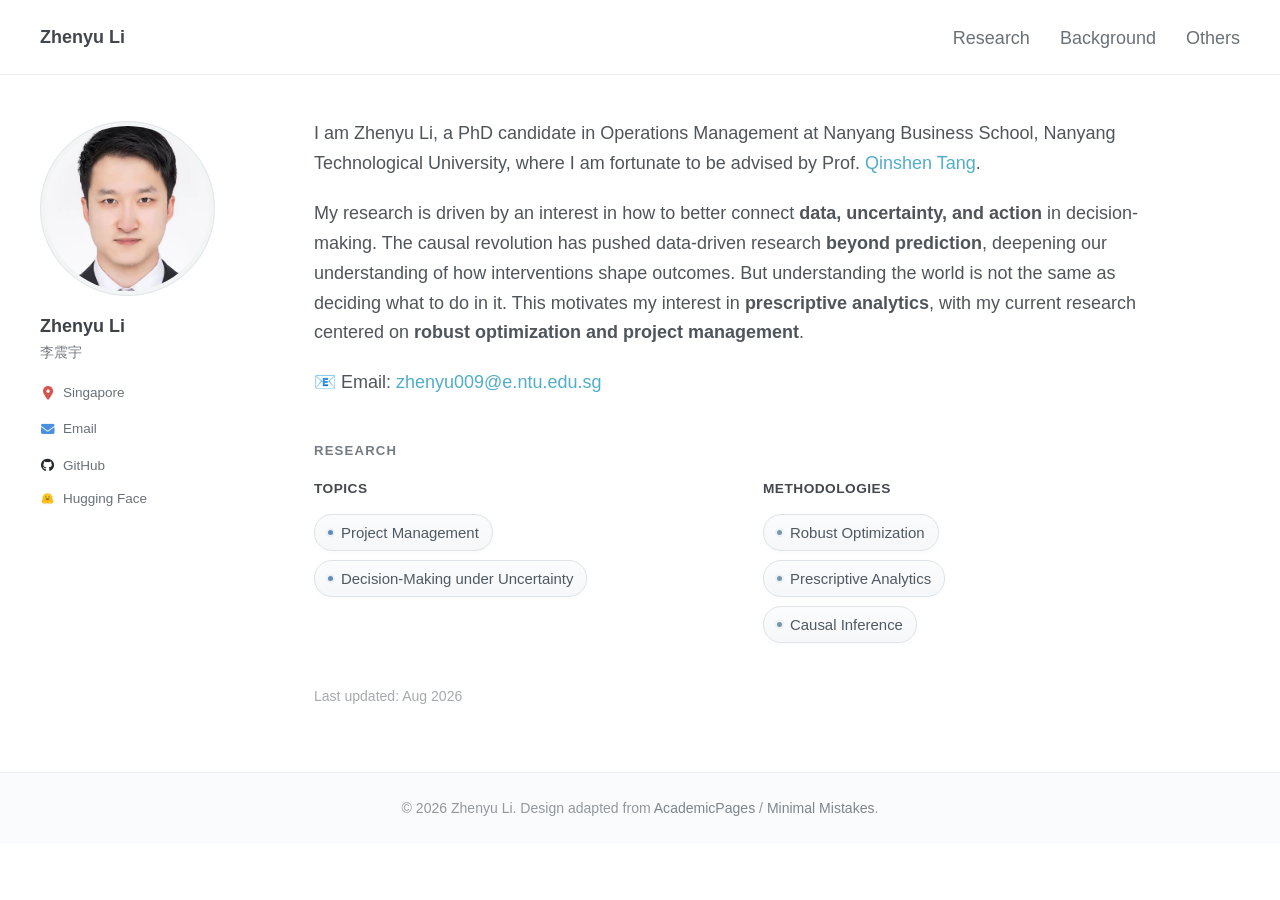
==== index.html @ 2086f40e "Refresh global sidebar icon styles" ====
<!DOCTYPE html>
<html lang="en">
<head>
  <meta charset="utf-8">
  <meta name="viewport" content="width=device-width, initial-scale=1">
  <meta name="msvalidate.01" content="D886E5927EC1899A90FBFDD13BA04B0D">
  <script type="application/ld+json">
  {
    "@context": "https://schema.org",
    "@type": "Person",
    "name": "Zhenyu Li",
    "alternateName": "李震宇",
    "givenName": "Zhenyu",
    "familyName": "Li",
    "affiliation": {"@type": "CollegeOrUniversity", "name": "Nanyang Technological University (NTU)"},
    "alumniOf": [
      {"@type": "CollegeOrUniversity", "name": "National University of Singapore (NUS)"},
      {"@type": "CollegeOrUniversity", "name": "University of International Business and Economics (UIBE)"}
    ],
    "jobTitle": "PhD Candidate in Operations Management",
    "url": "https://zhenyu-zane.github.io/",
    "email": "mailto:zhenyu009@e.ntu.edu.sg",
    "sameAs": ["https://github.com/Zhenyu-Zane", "https://huggingface.co/Zhenyu-Zane"]
  }
  </script>
  <title>Zhenyu Li – Academic Homepage</title>
  <meta name="description" content="Academic homepage of Zhenyu Li, PhD Candidate in Operations Management at Nanyang Technological University.">
  <link rel="canonical" href="https://zhenyu-zane.github.io/">
  <link rel="stylesheet" href="/assets/css/site.css">
  <link rel="stylesheet" href="/assets/css/refinement.css">
  <link rel="stylesheet" href="/assets/css/layout-wide.css?v=20260831-5">
  <link rel="stylesheet" href="https://cdnjs.cloudflare.com/ajax/libs/font-awesome/6.5.2/css/all.min.css">
</head>
<body>
  <header class="masthead">
    <div class="masthead-inner">
      <a class="site-title" href="/">Zhenyu Li</a>
      <nav class="site-nav" aria-label="Primary navigation">
        <a href="/research/">Research</a>
        <a href="/background/">Background</a>
        <a href="/others/">Others</a>
      </nav>
    </div>
  </header>

  <div class="page-shell">
    <aside class="author-profile" aria-label="Author profile">
      <div class="author-avatar"><img src="/证件照白底2寸.jpg" alt="Portrait of Zhenyu Li"></div>
      <div>
        <h2 class="author-name">Zhenyu Li</h2>
        <p class="author-bio">李震宇</p>
      </div>
      <ul class="author-links">
        <li><span><i class="fa-solid fa-location-dot"></i> Singapore</span></li>
        <li><a href="mailto:zhenyu009@e.ntu.edu.sg"><i class="fa-solid fa-envelope"></i> Email</a></li>
        <li><a href="https://github.com/Zhenyu-Zane" target="_blank" rel="noopener"><i class="fa-brands fa-github"></i> GitHub</a></li>
        <li><a href="https://huggingface.co/Zhenyu-Zane" target="_blank" rel="noopener"><img class="hf-mini" src="/huggingface.png" alt=""> Hugging Face</a></li>
      </ul>
    </aside>

    <main class="page-content">
      <div class="home-intro">
        <p>
          I am Zhenyu Li, a PhD candidate in Operations Management at
          Nanyang Business School, Nanyang Technological University, where I am
          fortunate to be advised by Prof.
          <a href="https://sites.google.com/view/qinshen-tang/" target="_blank" rel="noopener">Qinshen Tang</a>.
        </p>

        <p>
          My research is driven by an interest in how to better connect <strong>data, uncertainty, and action</strong> in decision-making.
          The causal revolution has pushed data-driven research <strong>beyond prediction</strong>, deepening our understanding of how interventions shape outcomes.
          But understanding the world is not the same as deciding what to do in it.
          This motivates my interest in <strong>prescriptive analytics</strong>, with my current research centered on <strong>robust optimization and project management</strong>.
        </p>

        <p>📧 Email: <a href="mailto:zhenyu009@e.ntu.edu.sg">zhenyu009@e.ntu.edu.sg</a></p>
      </div>

      <section class="home-section" aria-labelledby="research-interests">
        <div class="home-section-heading">
          <div class="home-section-label" id="research-interests">Research</div>
        </div>

        <div class="research-layout">
          <div class="research-group">
            <div class="research-group-heading">Topics</div>
            <div class="research-tags">
              <span class="research-tag">Project Management</span>
              <span class="research-tag">Decision-Making under Uncertainty</span>
            </div>
          </div>

          <div class="research-group">
            <div class="research-group-heading">Methodologies</div>
            <div class="research-tags">
              <span class="research-tag">Robust Optimization</span>
              <span class="research-tag">Prescriptive Analytics</span>
              <span class="research-tag">Causal Inference</span>
            </div>
          </div>
        </div>
      </section>

      <div class="home-updated">Last updated: Aug 2026</div>
    </main>
  </div>

  <footer class="site-footer">
    <div class="site-footer-inner">© 2026 Zhenyu Li. Design adapted from <a href="https://academicpages.github.io/" target="_blank" rel="noopener">AcademicPages</a> / <a href="https://mmistakes.github.io/minimal-mistakes/" target="_blank" rel="noopener">Minimal Mistakes</a>.</div>
  </footer>
</body>
</html>
---- assets/css/site.css ----
:root {
  --accent: #52789d;
  --accent-dark: #456987;
  --text-main: #4f555a;
  --text-strong: #30363b;
  --text-secondary: #6f767c;
  --text-muted: #969da3;
  --border: #dfe5ea;
  --border-soft: #edf0f2;
  --surface-soft: #f7f9fb;
  --surface-blue: #f3f7fb;
  --white: #ffffff;
  --page-width: 1180px;
  --content-width: 790px;
}

* { box-sizing: border-box; }

html {
  scroll-behavior: smooth;
  background: var(--white);
}

body {
  margin: 0;
  color: var(--text-main);
  background: var(--white);
  font-family: -apple-system, BlinkMacSystemFont, "Segoe UI", Roboto, Helvetica, Arial, sans-serif;
  font-size: 16px;
  line-height: 1.62;
  -webkit-font-smoothing: antialiased;
  text-rendering: optimizeLegibility;
}

a {
  color: var(--accent-dark);
  text-decoration: none;
}

a:hover {
  color: var(--accent);
  text-decoration: underline;
  text-underline-offset: 3px;
}

.masthead {
  position: relative;
  z-index: 20;
  width: 100%;
  background: rgba(255,255,255,.98);
  border-bottom: 1px solid var(--border-soft);
}

.masthead-inner {
  max-width: var(--page-width);
  min-height: 68px;
  margin: 0 auto;
  padding: 0 24px;
  display: flex;
  align-items: center;
  justify-content: space-between;
  gap: 28px;
}

.site-title {
  color: #343a40;
  font-size: .98rem;
  font-weight: 600;
  white-space: nowrap;
}

.site-title:hover {
  color: var(--accent-dark);
  text-decoration: none;
}

.site-nav {
  display: flex;
  align-items: center;
  gap: 29px;
}

.site-nav a {
  position: relative;
  padding: 24px 0 21px;
  color: #565d63;
  font-size: .91rem;
  font-weight: 500;
  white-space: nowrap;
}

.site-nav a:hover {
  color: var(--accent-dark);
  text-decoration: none;
}

.site-nav a.active::after {
  content: "";
  position: absolute;
  left: 0;
  right: 0;
  bottom: 14px;
  height: 2px;
  border-radius: 2px;
  background: var(--accent);
}

.page-shell {
  max-width: var(--page-width);
  margin: 0 auto;
  padding: 42px 24px 60px;
  display: grid;
  grid-template-columns: 230px minmax(0, 1fr);
  gap: 62px;
}

.author-profile {
  position: sticky;
  top: 28px;
  align-self: start;
  padding-top: 4px;
}

.author-avatar {
  width: 174px;
  height: 174px;
  margin-bottom: 19px;
  overflow: hidden;
  border-radius: 50%;
  background: #f2f4f6;
  border: 1px solid var(--border);
}

.author-avatar img {
  width: 100%;
  height: 100%;
  display: block;
  object-fit: cover;
  object-position: 50% 28%;
}

.author-name {
  margin: 0 0 2px;
  color: #343a40;
  font-size: 1.08rem;
  font-weight: 650;
  line-height: 1.35;
}

.author-bio {
  margin: 0 0 15px;
  color: var(--text-secondary);
  font-size: .86rem;
  line-height: 1.45;
}

.author-role {
  margin: 0 0 18px;
  color: var(--text-secondary);
  font-size: .82rem;
  line-height: 1.48;
}

.author-links {
  list-style: none;
  margin: 0;
  padding: 0;
}

.author-links li {
  margin: 7px 0;
}

.author-links a,
.author-links span {
  display: inline-flex;
  align-items: center;
  gap: 8px;
  color: #697178;
  font-size: .81rem;
  line-height: 1.35;
}

.author-links a:hover {
  color: var(--accent-dark);
  text-decoration: none;
}

.author-links i {
  width: 15px;
  color: #7d868e;
  text-align: center;
}

.hf-mini {
  width: 15px;
  height: 15px;
  object-fit: contain;
  opacity: .72;
  filter: grayscale(1);
}

.page-content {
  width: 100%;
  max-width: var(--content-width);
  min-width: 0;
}

.page-title {
  margin: 0 0 25px;
  color: #333;
  font-size: 1.54rem;
  font-weight: 620;
  line-height: 1.3;
}

.home-intro {
  color: var(--text-main);
}

.home-intro p {
  margin: 0 0 18px;
  line-height: 1.64;
}

.home-section {
  margin: 40px 0;
}

.home-section-heading {
  margin-bottom: 14px;
}

.home-section-label {
  color: #7f878d;
  font-size: .73rem;
  font-weight: 650;
  letter-spacing: .09em;
  text-transform: uppercase;
}

.research-layout {
  display: grid;
  grid-template-columns: 1fr 1fr;
  gap: 56px;
  padding-top: 2px;
}

.research-group-heading {
  margin-bottom: 13px;
  color: #42484d;
  font-size: .76rem;
  font-weight: 650;
  letter-spacing: .035em;
  text-transform: uppercase;
}

.research-tags {
  display: flex;
  flex-direction: column;
  align-items: flex-start;
  gap: 9px;
}

.research-tag {
  display: inline-flex;
  align-items: center;
  max-width: 100%;
  padding: 7px 13px;
  color: #4f5962;
  background: linear-gradient(180deg, #fbfcfd 0%, #f5f7f9 100%);
  border: 1px solid #dde3e8;
  border-radius: 18px;
  box-shadow: 0 2px 5px rgba(60,78,95,.025);
  font-size: .83rem;
  line-height: 1.25;
  transition: transform .16s ease, border-color .16s ease, background .16s ease, box-shadow .16s ease;
}

.research-tag::before {
  content: "";
  width: 5px;
  height: 5px;
  margin-right: 8px;
  flex-shrink: 0;
  background: #5d8db7;
  border-radius: 50%;
  box-shadow: 0 0 0 2px rgba(93,141,183,.08);
}

.research-group:nth-child(2) .research-tag::before {
  background: #7896ad;
  box-shadow: 0 0 0 2px rgba(120,150,173,.08);
}

.research-tag:hover {
  transform: translateY(-1px);
  background: #f3f7fa;
  border-color: #cbd9e4;
  box-shadow: 0 4px 9px rgba(60,78,95,.05);
}

.feature-list {
  border-top: 1px solid var(--border-soft);
}

.feature-row {
  display: grid;
  grid-template-columns: 88px minmax(0, 1fr);
  gap: 16px;
  padding: 14px 2px;
  border-bottom: 1px solid var(--border-soft);
}

.feature-year {
  padding-top: 1px;
  color: var(--text-muted);
  font-size: .79rem;
  white-space: nowrap;
}

.feature-title {
  color: #53595e;
  font-size: .92rem;
  font-weight: 600;
  line-height: 1.42;
}

.feature-meta {
  margin-top: 3px;
  color: #8c9297;
  font-size: .78rem;
  line-height: 1.45;
}

.education-list {
  border-top: 1px solid var(--border-soft);
}

.education-row {
  display: grid;
  grid-template-columns: minmax(0,1fr) auto;
  gap: 22px;
  padding: 15px 2px;
  border-bottom: 1px solid var(--border-soft);
}

.education-school {
  color: #53595e;
  font-size: .91rem;
  font-weight: 600;
  line-height: 1.42;
}

.education-degree {
  margin-top: 3px;
  color: #7f868c;
  font-size: .80rem;
  line-height: 1.45;
}

.education-date {
  padding-top: 1px;
  color: #9aa0a5;
  font-size: .77rem;
  white-space: nowrap;
}

.paper-card {
  width: 100%;
  margin: 20px 0 30px;
  padding: 26px 30px;
  background: #fff;
  border: 1px solid #dddfe2;
  border-radius: 15px;
}

.paper-title {
  margin: 0 0 8px;
  color: #444a4f;
  font-size: 1.04rem;
  font-weight: 620;
  line-height: 1.42;
}

.paper-title a { color: inherit; }
.paper-title a:hover { color: var(--accent-dark); }

.paper-authors,
.paper-description {
  margin: 0 0 7px;
  color: #5f666b;
  font-size: .87rem;
  line-height: 1.52;
}

.paper-status {
  margin: 0;
  color: #62686d;
  font-size: .86rem;
  line-height: 1.5;
}

.paper-link {
  margin-top: 12px;
  font-size: .80rem;
}

.paper-link a {
  color: #677078;
  text-decoration: underline;
  text-underline-offset: 3px;
}

.section-block { margin: 0 0 44px; }

.section-heading {
  margin: 0 0 18px;
  color: #3b4146;
  font-size: 1.20rem;
  font-weight: 620;
  line-height: 1.35;
}

.project-card {
  margin: 0 0 18px;
  padding: 20px 22px;
  background: var(--surface-soft);
  border: 1px solid var(--border);
  border-radius: 10px;
}

.project-title {
  margin: 0 0 6px;
  font-size: .98rem;
  font-weight: 620;
}

.project-description {
  margin: 0;
  color: #686f75;
  font-size: .85rem;
  line-height: 1.52;
}

.project-tags {
  display: flex;
  flex-wrap: wrap;
  gap: 7px;
  margin-top: 12px;
}

.project-tags span {
  padding: 4px 9px;
  color: #6f7880;
  background: #fff;
  border: 1px solid #dde3e8;
  border-radius: 13px;
  font-size: .70rem;
}

.simple-list { border-top: 1px solid var(--border-soft); }

.simple-row {
  display: grid;
  grid-template-columns: minmax(0, 1fr) 58px;
  gap: 18px;
  padding: 13px 2px;
  border-bottom: 1px solid var(--border-soft);
}

.simple-name {
  color: #5a6065;
  font-size: .87rem;
  line-height: 1.48;
}

.simple-year {
  color: #9ca1a5;
  font-size: .77rem;
  text-align: right;
  white-space: nowrap;
}

.notice {
  margin: 22px 0 0;
  padding: 15px 18px;
  background: linear-gradient(90deg, var(--surface-blue), #fff 100%);
  border: 1px solid #d8e3ee;
  border-left: 4px solid var(--accent);
  border-radius: 7px;
  color: #697178;
  font-size: .83rem;
  line-height: 1.5;
}

.home-updated {
  margin-top: 33px;
  color: #a6aaae;
  font-size: .70rem;
}

.site-footer {
  border-top: 1px solid var(--border-soft);
  background: #fafbfc;
}

.site-footer-inner {
  max-width: var(--page-width);
  margin: 0 auto;
  padding: 24px;
  color: #92989d;
  font-size: .72rem;
  text-align: center;
}

.site-footer a { color: #7d858b; }

@media (max-width: 900px) {
  .page-shell {
    grid-template-columns: 190px minmax(0, 1fr);
    gap: 38px;
  }

  .author-avatar {
    width: 150px;
    height: 150px;
  }
}

@media (max-width: 700px) {
  body { font-size: 15px; }

  .masthead-inner {
    min-height: 60px;
    padding: 0 16px;
    gap: 16px;
  }

  .site-title { font-size: .91rem; }

  .site-nav {
    gap: 15px;
    overflow-x: auto;
  }

  .site-nav a {
    padding: 20px 0 17px;
    font-size: .80rem;
  }

  .site-nav a.active::after { bottom: 11px; }

  .page-shell {
    display: block;
    padding: 28px 17px 46px;
  }

  .author-profile {
    position: static;
    display: grid;
    grid-template-columns: 96px minmax(0, 1fr);
    gap: 15px;
    margin-bottom: 36px;
    padding: 0 0 25px;
    border-bottom: 1px solid var(--border-soft);
  }

  .author-avatar {
    grid-row: 1 / span 3;
    width: 92px;
    height: 92px;
    margin: 0;
  }

  .author-name { font-size: 1rem; }
  .author-bio { margin-bottom: 6px; font-size: .79rem; }
  .author-role { margin: 0; font-size: .76rem; }

  .author-links {
    grid-column: 1 / -1;
    display: flex;
    flex-wrap: wrap;
    gap: 5px 13px;
    margin-top: 2px;
  }

  .author-links li { margin: 0; }
  .author-links a, .author-links span { font-size: .75rem; }

  .page-content { max-width: none; }

  .page-title {
    margin-bottom: 19px;
    font-size: 1.28rem;
  }

  .home-intro { font-size: .94rem; }
  .home-intro p { line-height: 1.58; }
  .home-section { margin: 32px 0; }

  .research-layout {
    grid-template-columns: minmax(0,1fr) minmax(0,1fr);
    gap: 13px;
  }

  .research-group-heading {
    margin-bottom: 9px;
    font-size: .64rem;
  }

  .research-tags { gap: 7px; }

  .research-tag {
    padding: 6px 8px;
    font-size: .69rem;
    white-space: normal;
  }

  .feature-row {
    grid-template-columns: 69px minmax(0,1fr);
    gap: 10px;
  }

  .feature-year { font-size: .72rem; }
  .feature-title { font-size: .84rem; }
  .feature-meta { font-size: .72rem; }

  .education-row { display: block; }
  .education-date { margin-top: 5px; }

  .paper-card {
    margin: 14px 0 22px;
    padding: 18px 16px;
    border-radius: 13px;
  }

  .paper-title { font-size: .96rem; }
  .paper-authors,
  .paper-description,
  .paper-status { font-size: .80rem; }

  .simple-row {
    grid-template-columns: minmax(0,1fr) 50px;
    gap: 10px;
  }
}

@media (max-width: 430px) {
  .masthead-inner {
    align-items: flex-start;
    flex-direction: column;
    padding-top: 11px;
    padding-bottom: 6px;
    gap: 2px;
  }

  .site-nav { width: 100%; }

  .site-nav a { padding: 8px 0 11px; }
  .site-nav a.active::after { bottom: 4px; }

  .research-layout {
    grid-template-columns: 1fr;
    gap: 22px;
  }
}
---- assets/css/refinement.css ----
:root {
  --link: #52adc8;
  --link-hover: #3e8296;
  --page-width: 1010px;
  --content-width: 735px;
}

body {
  font-family: -apple-system, BlinkMacSystemFont, ".SFNSText-Regular", "San Francisco", "Roboto", "Segoe UI", "Helvetica Neue", "Lucida Grande", Arial, sans-serif;
  font-size: 17px;
  line-height: 1.62;
}

a {
  color: var(--link);
}

a:hover {
  color: var(--link-hover);
}

.masthead-inner {
  max-width: var(--page-width);
  padding-left: 20px;
  padding-right: 20px;
}

.site-title {
  color: #41474c;
  font-size: 1rem;
}

.site-title:hover {
  color: #2f353a;
}

.site-nav {
  gap: 30px;
}

.site-nav a {
  color: #697178;
  font-size: .96rem;
}

.site-nav a:hover {
  color: #454c52;
}

.page-shell {
  max-width: var(--page-width);
  padding: 44px 20px 64px;
  grid-template-columns: 190px minmax(0, 1fr);
  gap: 52px;
}

.author-profile {
  padding-top: 2px;
}

.author-avatar {
  width: 175px;
  height: 175px;
  margin-bottom: 18px;
  padding: 4px;
}

.author-avatar img {
  border-radius: 50%;
}

.author-name {
  margin-bottom: 5px;
  color: #3d4348;
  font-size: 1.06rem;
}

.author-bio {
  font-size: .94rem;
}

.author-role {
  font-size: .90rem;
  line-height: 1.5;
}

.author-links a,
.author-links span {
  color: #697178;
  font-size: .88rem;
  line-height: 1.4;
}

.author-links a:hover {
  color: #40474d;
  text-decoration: underline;
}

.page-content {
  max-width: var(--content-width);
}

.page-title {
  margin-bottom: 28px;
  font-size: 1.64rem;
}

.home-intro {
  font-size: 1rem;
}

.home-intro p {
  margin-bottom: 20px;
  line-height: 1.66;
}

.home-section {
  margin: 42px 0;
}

.home-section-heading {
  margin-bottom: 15px;
}

.home-section-label {
  color: #747c82;
  font-size: .80rem;
}

.research-layout {
  gap: 48px;
}

.research-group-heading {
  font-size: .82rem;
}

.research-tag {
  padding: 8px 13px;
  font-size: .90rem;
  line-height: 1.28;
}

.feature-row {
  grid-template-columns: 78px minmax(0, 1fr);
  gap: 17px;
  padding: 16px 2px;
}

.feature-year {
  font-size: .87rem;
}

.feature-title {
  font-size: 1rem;
  line-height: 1.45;
}

.feature-meta {
  margin-top: 4px;
  color: #7f868c;
  font-size: .90rem;
  line-height: 1.5;
}

.education-row {
  padding: 16px 2px;
}

.education-school {
  font-size: 1rem;
  line-height: 1.45;
}

.education-degree {
  margin-top: 4px;
  color: #777f85;
  font-size: .90rem;
  line-height: 1.5;
}

.education-date {
  color: #91979c;
  font-size: .84rem;
}

.section-block {
  margin-bottom: 48px;
}

.section-heading {
  margin-bottom: 21px;
  font-size: 1.28rem;
}

/* Text-led academic bibliography, following a CV/working-paper convention. */
.bibliography-list {
  margin: 0;
  padding-left: 1.45rem;
}

.bibliography-list > li {
  margin: 0 0 23px;
  padding-left: .32rem;
  color: #4f555a;
}

.bibliography-list > li::marker {
  color: #6f767c;
  font-variant-numeric: tabular-nums;
}

.bibliography-list p {
  margin: 0;
}

.citation-line {
  color: #41474c;
  font-size: 1rem;
  line-height: 1.64;
}

.citation-title {
  color: #343a40;
  font-weight: 500;
}

.citation-line .journal {
  color: #30363b;
  font-weight: 650;
  font-style: italic;
}

.citation-note {
  margin-top: 5px !important;
  color: #737b81;
  font-size: .91rem;
  line-height: 1.5;
}

.bracket-link {
  margin-left: 4px;
  font-size: .92em;
  white-space: nowrap;
}

.project-title {
  font-size: 1.03rem;
}

.project-description {
  font-size: .92rem;
  line-height: 1.56;
}

.project-tags span {
  font-size: .78rem;
}

.simple-row {
  padding: 14px 2px;
}

.simple-name {
  font-size: .94rem;
  line-height: 1.5;
}

.simple-year {
  font-size: .84rem;
}

.home-updated,
.site-footer-inner {
  font-size: .78rem;
}

@media (max-width: 820px) {
  .page-shell {
    grid-template-columns: 180px minmax(0, 1fr);
    gap: 34px;
  }

  .author-avatar {
    width: 158px;
    height: 158px;
  }
}

@media (max-width: 700px) {
  body {
    font-size: 16px;
  }

  .site-title {
    font-size: .96rem;
  }

  .site-nav {
    gap: 16px;
  }

  .site-nav a {
    font-size: .86rem;
  }

  .page-shell {
    padding: 29px 17px 48px;
  }

  .author-profile {
    grid-template-columns: 98px minmax(0, 1fr);
    margin-bottom: 37px;
    padding-bottom: 26px;
  }

  .author-avatar {
    width: 94px;
    height: 94px;
    padding: 3px;
  }

  .author-name {
    font-size: 1rem;
  }

  .author-bio {
    font-size: .86rem;
  }

  .author-role {
    font-size: .82rem;
  }

  .author-links a,
  .author-links span {
    font-size: .81rem;
  }

  .page-title {
    font-size: 1.38rem;
  }

  .home-intro {
    font-size: .97rem;
  }

  .home-section-label {
    font-size: .76rem;
  }

  .research-layout {
    gap: 15px;
  }

  .research-group-heading {
    font-size: .74rem;
  }

  .research-tag {
    padding: 7px 9px;
    font-size: .79rem;
  }

  .feature-row {
    grid-template-columns: 66px minmax(0, 1fr);
    gap: 11px;
  }

  .feature-year {
    font-size: .80rem;
  }

  .feature-title {
    font-size: .92rem;
  }

  .feature-meta {
    font-size: .82rem;
  }

  .education-school {
    font-size: .94rem;
  }

  .education-degree {
    font-size: .84rem;
  }

  .education-date {
    font-size: .80rem;
  }

  .section-heading {
    font-size: 1.16rem;
  }

  .bibliography-list {
    padding-left: 1.28rem;
  }

  .bibliography-list > li {
    margin-bottom: 20px;
    padding-left: .18rem;
  }

  .citation-line {
    font-size: .93rem;
  }

  .citation-note {
    font-size: .84rem;
  }

  .project-title {
    font-size: .96rem;
  }

  .project-description {
    font-size: .85rem;
  }

  .simple-name {
    font-size: .88rem;
  }

  .simple-year {
    font-size: .80rem;
  }
}
---- assets/css/layout-wide.css ----
:root {
  --page-width: 1240px;
  --content-width: 850px;
}

/* Match AcademicPages' desktop typography scale: 16px on small screens,
   18px from tablet/desktop widths upward. */
html {
  font-size: 16px;
}

body {
  font-size: 1rem !important;
}

@media (min-width: 768px) {
  html {
    font-size: 18px;
  }
}

/* Global typography parity across all pages. */
.site-title {
  font-size: 1rem !important;
}

.site-nav a {
  font-size: 1rem !important;
  transition: color .18s ease, transform .18s ease;
}

/* Quiet AcademicPages-style navigation motion. */
.site-nav a::after {
  content: "";
  position: absolute;
  left: 0;
  right: 0;
  bottom: 14px;
  height: 2px;
  border-radius: 2px;
  background: #52adc8;
  transform: scaleX(0);
  transform-origin: center;
  transition: transform .18s ease;
}

.site-nav a:hover {
  transform: translateY(-1px);
}

.site-nav a:hover::after,
.site-nav a.active::after {
  transform: scaleX(1);
}

.author-name {
  font-size: 1rem !important;
}

.author-bio,
.author-links a,
.author-links span {
  font-size: .75rem !important;
}

/* Keep sidebar text quiet, but restore recognizable icon colors. */
.author-links li:nth-child(1) i {
  color: #d9534f !important;
}

.author-links li:nth-child(2) i {
  color: #4a90e2 !important;
}

.author-links li:nth-child(3) i {
  color: #24292f !important;
}

.hf-mini {
  opacity: 1 !important;
  filter: none !important;
}

.home-intro {
  font-size: 1rem !important;
}

.home-section-label {
  font-size: .73rem !important;
}

.research-group-heading {
  font-size: .76rem !important;
}

.research-tag {
  font-size: .83rem !important;
  transition: transform .18s ease, border-color .18s ease, background .18s ease, box-shadow .18s ease !important;
}

.research-tag:hover {
  transform: translateY(-2px) !important;
  background: #f2f7fa !important;
  border-color: #c8d9e5 !important;
  box-shadow: 0 5px 12px rgba(60,78,95,.07) !important;
}

.page-title {
  font-size: 1.563rem !important;
}

.section-heading {
  font-size: 1.25rem !important;
}

/* Keep the principal reading text near the 18px desktop baseline. */
.citation-line {
  font-size: 1rem !important;
}

.citation-note {
  font-size: .94rem !important;
}

.education-school {
  font-size: 1rem !important;
}

.education-degree {
  font-size: .95rem !important;
}

.education-date {
  font-size: .84rem !important;
}

.project-title {
  font-size: 1.06rem !important;
}

.project-description {
  font-size: .98rem !important;
  line-height: 1.56 !important;
}

.project-tags span {
  font-size: .76rem !important;
}

.simple-name {
  font-size: .96rem !important;
}

/* Keep the same academic-page geometry on every desktop page. */
.masthead-inner {
  width: 100%;
  max-width: 1240px !important;
}

.page-shell {
  width: 100%;
  max-width: 1240px !important;
  grid-template-columns: 210px minmax(0, 1fr) !important;
  gap: 64px !important;
}

.page-content {
  width: 100%;
  max-width: 850px !important;
  font-size: 1rem;
}

@media (max-width: 980px) {
  .page-shell {
    grid-template-columns: 190px minmax(0, 1fr) !important;
    gap: 42px !important;
  }
}

@media (max-width: 820px) {
  .page-shell {
    grid-template-columns: 180px minmax(0, 1fr) !important;
    gap: 34px !important;
  }
}

@media (max-width: 700px) {
  .site-nav a:hover {
    transform: none;
  }

  .site-nav a::after {
    bottom: 11px;
  }

  .page-shell {
    display: block !important;
  }

  .page-content {
    max-width: none !important;
  }

  .project-description,
  .education-degree,
  .simple-name,
  .citation-note {
    font-size: .90rem !important;
  }
}
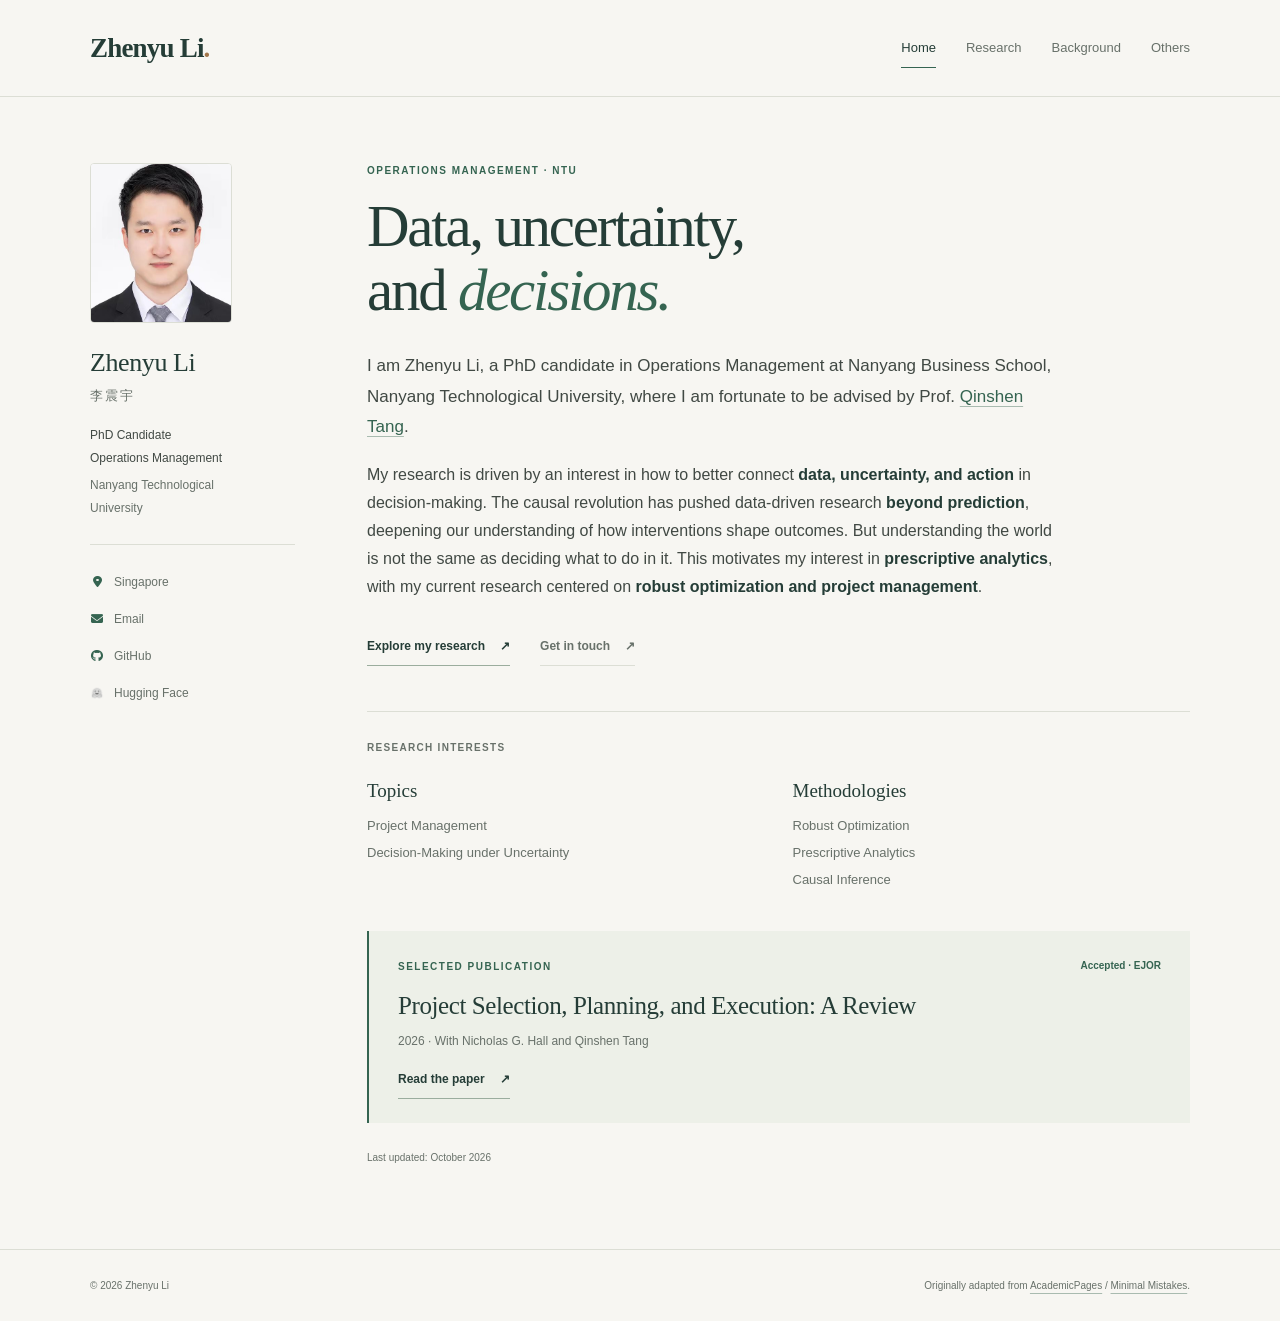
==== commit 0e211cf7: "Refine academic site with an editorial visual design" ====
--- a/index.html
+++ b/index.html
@@ -26,16 +26,17 @@
   <title>Zhenyu Li – Academic Homepage</title>
   <meta name="description" content="Academic homepage of Zhenyu Li, PhD Candidate in Operations Management at Nanyang Technological University.">
   <link rel="canonical" href="https://zhenyu-zane.github.io/">
-  <link rel="stylesheet" href="/assets/css/site.css">
-  <link rel="stylesheet" href="/assets/css/refinement.css">
-  <link rel="stylesheet" href="/assets/css/layout-wide.css?v=20260831-5">
+  <link rel="stylesheet" href="/assets/css/editorial.css?v=20261018">
+  <meta name="theme-color" content="#f7f6f2">
   <link rel="stylesheet" href="https://cdnjs.cloudflare.com/ajax/libs/font-awesome/6.5.2/css/all.min.css">
 </head>
 <body>
+  <a class="skip-link" href="#main-content">Skip to content</a>
   <header class="masthead">
     <div class="masthead-inner">
-      <a class="site-title" href="/">Zhenyu Li</a>
+      <a class="site-title" href="/" aria-label="Zhenyu Li, home">Zhenyu Li<span class="site-title-dot" aria-hidden="true">.</span></a>
       <nav class="site-nav" aria-label="Primary navigation">
+        <a href="/" class="active" aria-current="page">Home</a>
         <a href="/research/">Research</a>
         <a href="/background/">Background</a>
         <a href="/others/">Others</a>
@@ -45,10 +46,11 @@
 
   <div class="page-shell">
     <aside class="author-profile" aria-label="Author profile">
-      <div class="author-avatar"><img src="/证件照白底2寸.jpg" alt="Portrait of Zhenyu Li"></div>
+      <div class="author-avatar"><img width="174" height="174" src="/profile.jpg" alt="Portrait of Zhenyu Li"></div>
       <div>
         <h2 class="author-name">Zhenyu Li</h2>
-        <p class="author-bio">李震宇</p>
+        <p class="author-bio" lang="zh">李震宇</p>
+        <p class="author-role">PhD Candidate<br>Operations Management<br><span>Nanyang Technological University</span></p>
       </div>
       <ul class="author-links">
         <li><span><i class="fa-solid fa-location-dot"></i> Singapore</span></li>
@@ -58,7 +60,11 @@
       </ul>
     </aside>
 
-    <main class="page-content">
+    <main id="main-content" class="page-content">
+      <header class="home-heading">
+        <p class="eyebrow">Operations Management · NTU</p>
+        <h1>Data, uncertainty,<br>and <em>decisions.</em></h1>
+      </header>
       <div class="home-intro">
         <p>
           I am Zhenyu Li, a PhD candidate in Operations Management at
@@ -74,12 +80,12 @@
           This motivates my interest in <strong>prescriptive analytics</strong>, with my current research centered on <strong>robust optimization and project management</strong>.
         </p>
 
-        <p>📧 Email: <a href="mailto:zhenyu009@e.ntu.edu.sg">zhenyu009@e.ntu.edu.sg</a></p>
+        <div class="intro-actions"><a class="text-link" href="/research/">Explore my research <span aria-hidden="true">↗</span></a><a class="text-link secondary-link" href="mailto:zhenyu009@e.ntu.edu.sg">Get in touch <span aria-hidden="true">↗</span></a></div>
       </div>
 
       <section class="home-section" aria-labelledby="research-interests">
         <div class="home-section-heading">
-          <div class="home-section-label" id="research-interests">Research</div>
+          <h2 class="home-section-label" id="research-interests">Research interests</h2>
         </div>
 
         <div class="research-layout">
@@ -102,12 +108,18 @@
         </div>
       </section>
 
-      <div class="home-updated">Last updated: Aug 2026</div>
+      <section class="featured-publication" aria-labelledby="featured-paper">
+        <div class="feature-topline"><p class="eyebrow">Selected publication</p><span class="status-label">Accepted · EJOR</span></div>
+        <h2 id="featured-paper">Project Selection, Planning, and Execution: A Review</h2>
+        <p>2026 · With Nicholas G. Hall and Qinshen Tang</p>
+        <a class="text-link" href="https://papers.ssrn.com/sol3/papers.cfm?abstract_id=5941834" target="_blank" rel="noopener">Read the paper <span aria-hidden="true">↗</span></a>
+      </section>
+      <div class="home-updated">Last updated: October 2026</div>
     </main>
   </div>
 
   <footer class="site-footer">
-    <div class="site-footer-inner">© 2026 Zhenyu Li. Design adapted from <a href="https://academicpages.github.io/" target="_blank" rel="noopener">AcademicPages</a> / <a href="https://mmistakes.github.io/minimal-mistakes/" target="_blank" rel="noopener">Minimal Mistakes</a>.</div>
+    <div class="site-footer-inner"><span>© 2026 Zhenyu Li</span><span class="footer-credit">Originally adapted from <a href="https://academicpages.github.io/" target="_blank" rel="noopener">AcademicPages</a> / <a href="https://mmistakes.github.io/minimal-mistakes/" target="_blank" rel="noopener">Minimal Mistakes</a>.</span></div>
   </footer>
 </body>
 </html>
--- a/assets/css/editorial.css
+++ b/assets/css/editorial.css
@@ -0,0 +1,177 @@
+/* A shared editorial system for the academic homepage. */
+:root {
+  --paper: #f7f6f2;
+  --ink: #253d37;
+  --text: #414944;
+  --muted: #68716a;
+  --accent: #356451;
+  --line: #dcded5;
+  --soft: #edf0e8;
+  --serif: Georgia, "Times New Roman", "Noto Serif SC", serif;
+  --sans: -apple-system, BlinkMacSystemFont, "Segoe UI", "Microsoft YaHei", sans-serif;
+}
+* { box-sizing: border-box; }
+html { background: var(--paper); scroll-behavior: smooth; scroll-padding-top: 28px; }
+body { margin: 0; color: var(--text); font: 16px/1.75 var(--sans); -webkit-font-smoothing: antialiased; }
+::selection { color: var(--ink); background: #dbe6d8; }
+a { color: var(--accent); text-decoration-color: #a9bbb0; text-underline-offset: 4px; }
+a:hover { color: var(--ink); text-decoration-color: var(--ink); }
+a:focus-visible { outline: 2px solid var(--accent); outline-offset: 5px; border-radius: 2px; }
+img { max-width: 100%; }
+strong { color: var(--ink); font-weight: 600; }
+.skip-link { position: absolute; top: -80px; left: 20px; z-index: 100; padding: 10px 16px; background: var(--ink); color: #fff; }
+.skip-link:focus { top: 12px; color: #fff; }
+.masthead { border-bottom: 1px solid var(--line); }
+.masthead-inner { max-width: 1180px; min-height: 96px; margin: auto; padding: 0 40px; display: flex; align-items: center; justify-content: space-between; gap: 32px; }
+.site-title { font: 600 27px/1.2 var(--serif); letter-spacing: -.8px; color: var(--ink); text-decoration: none; white-space: nowrap; }
+.site-title-dot { color: #a4774c; }
+.site-nav { display: flex; align-items: center; gap: 30px; }
+.site-nav a { position: relative; display: flex; align-items: center; min-height: 52px; color: var(--muted); font-size: 13px; font-weight: 500; text-decoration: none; }
+.site-nav a::after { content: ""; position: absolute; left: 0; right: 0; bottom: 6px; height: 1px; background: var(--accent); transform: scaleX(0); transform-origin: left; transition: transform .2s ease; }
+.site-nav a:hover, .site-nav a.active { color: var(--ink); }
+.site-nav a:hover::after, .site-nav a.active::after { transform: scaleX(1); }
+.page-shell { max-width: 1180px; margin: auto; padding: 66px 40px 82px; display: grid; grid-template-columns: 205px minmax(0, 1fr); gap: 72px; }
+.author-profile { position: sticky; top: 36px; align-self: start; }
+.author-avatar { width: 142px; height: 160px; overflow: hidden; margin-bottom: 24px; background: #fff; border: 1px solid var(--line); border-radius: 4px; }
+.author-avatar img { width: 100%; height: 100%; display: block; object-fit: cover; object-position: 50% 32%; }
+.author-name { margin: 0; color: var(--ink); font: 400 26px/1.25 var(--serif); letter-spacing: -.4px; }
+.author-bio { margin: 5px 0 17px; color: var(--muted); font-size: 13px; letter-spacing: .16em; }
+.author-role { margin: 0; font-size: 12px; line-height: 1.9; }
+.author-role span { display: inline-block; color: var(--muted); margin-top: 4px; max-width: 175px; }
+.author-links { margin: 25px 0 0; padding: 21px 0 0; list-style: none; border-top: 1px solid var(--line); }
+.author-links li { margin: 0 0 5px; }
+.author-links a, .author-links span { display: inline-flex; align-items: center; gap: 10px; min-height: 32px; color: var(--muted); font-size: 12px; text-decoration: none; }
+.author-links a:hover { color: var(--accent); text-decoration: underline; }
+.author-links i { width: 14px; text-align: center; color: var(--accent); font-size: 12px; }
+.hf-mini { width: 14px; height: 14px; object-fit: contain; filter: grayscale(1); opacity: .75; }
+.page-content { min-width: 0; }
+.eyebrow { margin: 0 0 17px; color: var(--accent); font-size: 10px; font-weight: 600; line-height: 1.5; letter-spacing: .15em; text-transform: uppercase; }
+.home-heading h1 { margin: 0 0 29px; color: var(--ink); font: 400 clamp(42px, 4.6vw, 62px)/1.08 var(--serif); letter-spacing: -2.2px; }
+.home-heading h1 em { color: var(--accent); font-weight: 400; }
+.home-intro { max-width: 700px; }
+.home-intro p { margin: 0 0 18px; }
+.home-intro p:first-child { font-size: 17px; line-height: 1.8; }
+.intro-actions { display: flex; flex-wrap: wrap; gap: 14px 30px; margin-top: 27px; }
+.text-link { display: inline-flex; align-items: center; gap: 15px; min-height: 38px; color: var(--ink); font-size: 12px; font-weight: 600; text-decoration: none; border-bottom: 1px solid #9bad9e; }
+.text-link span { transition: transform .2s ease; }
+.text-link:hover span { transform: translate(2px, -2px); }
+.secondary-link { color: var(--muted); border-color: var(--line); }
+.home-section { margin: 45px 0 40px; padding-top: 27px; border-top: 1px solid var(--line); }
+.home-section-label { margin: 0 0 22px; color: var(--muted); font-size: 10px; font-weight: 600; letter-spacing: .13em; text-transform: uppercase; }
+.research-layout { display: grid; grid-template-columns: 1fr 1fr; gap: 28px; }
+.research-group-heading { margin-bottom: 10px; color: var(--ink); font: 400 19px/1.4 var(--serif); }
+.research-tags { display: flex; flex-direction: column; gap: 5px; }
+.research-tag { font-size: 13px; line-height: 1.7; color: var(--muted); }
+.featured-publication { padding: 26px 29px 24px; background: var(--soft); border-left: 2px solid var(--accent); }
+.feature-topline { display: flex; align-items: center; justify-content: space-between; flex-wrap: wrap; gap: 8px 18px; margin-bottom: 15px; }
+.feature-topline .eyebrow { margin: 0; }
+.status-label { font-size: 10px; font-weight: 600; color: var(--accent); }
+.featured-publication h2 { margin: 0 0 9px; color: var(--ink); font: 400 25px/1.3 var(--serif); letter-spacing: -.4px; }
+.featured-publication > p { margin: 0 0 9px; font-size: 12px; color: var(--muted); }
+.home-updated { margin-top: 26px; color: var(--muted); font-size: 10px; }
+.page-title { margin: 0 0 46px; color: var(--ink); font: 400 52px/1.1 var(--serif); letter-spacing: -1.8px; }
+.section-block { margin: 0 0 49px; }
+.section-block:last-child { margin-bottom: 0; }
+.section-heading { display: flex; align-items: center; gap: 20px; margin: 0 0 6px; color: var(--ink); font-size: 11px; font-weight: 600; letter-spacing: .1em; text-transform: uppercase; }
+.section-heading::after { content: ""; height: 1px; background: var(--line); flex: 1; }
+.paper-card { padding: 27px 0; border-bottom: 1px solid var(--line); }
+.paper-card:last-child { border-bottom: 0; }
+.paper-title { margin: 0 0 12px; color: var(--ink); font: 400 25px/1.38 var(--serif); letter-spacing: -.35px; overflow-wrap: anywhere; }
+.paper-meta { margin: 0; color: var(--muted); font-size: 13px; line-height: 1.85; }
+.translated-title { display: block; margin-top: 9px; color: var(--muted); font: 400 13px/1.8 var(--sans); letter-spacing: 0; }
+.paper-meta .journal { color: var(--text); font-style: italic; }
+.bracket-link { white-space: nowrap; font-size: 12px; margin-left: 4px; }
+.paper-status { display: flex; align-items: baseline; gap: 8px; margin: 13px 0 0; color: var(--accent); font-size: 12px; }
+.paper-status em { font-style: normal; }
+.acceptance-dot { flex: 0 0 5px; width: 5px; height: 5px; background: var(--accent); border-radius: 50%; }
+.education-row { position: relative; display: grid; grid-template-columns: 1fr; gap: 7px; padding: 27px 0 27px 23px; border-bottom: 1px solid var(--line); }
+.education-row::before { content: ""; position: absolute; top: 37px; left: 0; width: 6px; height: 6px; border: 1px solid var(--accent); border-radius: 50%; }
+.education-row:last-child { border: 0; }
+.education-school { color: var(--ink); font: 400 23px/1.4 var(--serif); letter-spacing: -.3px; }
+.education-degree { margin-top: 7px; color: var(--muted); font-size: 13px; line-height: 1.8; }
+.education-date { color: var(--accent); font-size: 11px; font-variant-numeric: tabular-nums; }
+.simple-row { display: grid; grid-template-columns: minmax(0, 1fr) auto; gap: 25px; padding: 16px 0; border-bottom: 1px solid var(--line); }
+.simple-row:last-child { border: 0; }
+.simple-name { font-size: 14px; }
+.simple-year { color: var(--muted); font-size: 12px; font-variant-numeric: tabular-nums; }
+.project-card { padding: 27px 0; border-bottom: 1px solid var(--line); }
+.project-card:last-child { border: 0; }
+.project-title { margin: 0 0 12px; font: 400 24px/1.4 var(--serif); letter-spacing: -.3px; overflow-wrap: anywhere; }
+.project-title a { color: var(--ink); text-decoration: none; }
+.project-title a:hover { text-decoration: underline; }
+.project-description { margin: 0; color: var(--muted); font-size: 14px; line-height: 1.85; }
+.project-tags { display: flex; flex-wrap: wrap; gap: 8px; margin-top: 17px; }
+.project-tags span { padding: 3px 8px; background: var(--soft); color: var(--accent); font-size: 10px; }
+.site-footer { border-top: 1px solid var(--line); }
+.site-footer-inner { display: flex; flex-wrap: wrap; justify-content: space-between; gap: 10px 30px; max-width: 1180px; margin: auto; padding: 27px 40px; color: var(--muted); font-size: 10px; }
+.footer-credit a { color: inherit; }
+@media (min-width: 1400px) { .page-shell { gap: 92px; grid-template-columns: 205px minmax(0, 1fr); } }
+@media (max-width: 1000px) {
+  .masthead-inner { padding: 0 30px; }
+  .page-shell { padding: 48px 30px 64px; grid-template-columns: 170px minmax(0, 1fr); gap: 42px; }
+  .home-heading h1 { font-size: 48px; }
+  .author-avatar { width: 130px; height: 146px; }
+  .site-footer-inner { padding-left: 30px; padding-right: 30px; }
+}
+@media (max-width: 760px) {
+  .masthead-inner { min-height: 78px; padding: 0 24px; gap: 20px; }
+  .site-title { font-size: 25px; }
+  .site-nav { gap: 20px; }
+  .site-nav a { font-size: 12px; }
+  .page-shell { display: block; padding: 32px 24px 54px; }
+  .author-profile { position: static; display: grid; grid-template-columns: 76px minmax(0, 1fr); gap: 0 20px; margin-bottom: 37px; padding-bottom: 23px; border-bottom: 1px solid var(--line); }
+  .author-avatar { width: 76px; height: 89px; margin: 0; }
+  .author-name { font-size: 24px; }
+  .author-bio { margin: 2px 0 6px; font-size: 11px; }
+  .author-role { font-size: 11px; line-height: 1.6; }
+  .author-role span { display: block; margin-top: 2px; max-width: none; }
+  .author-links { grid-column: 1 / -1; display: flex; flex-wrap: wrap; gap: 4px 19px; border: 0; margin: 14px 0 0; padding: 0; }
+  .author-links li { margin: 0; }
+  .author-links a, .author-links span { font-size: 11px; min-height: 36px; gap: 7px; }
+  .home-heading h1 { font-size: 48px; }
+  .home-intro p:first-child { font-size: 16px; }
+  .home-intro { font-size: 15px; }
+  .page-title { font-size: 44px; margin-bottom: 34px; }
+  .eyebrow { font-size: 9px; margin-bottom: 15px; }
+  .site-footer-inner { padding: 23px 24px; }
+}
+@media (max-width: 480px) {
+  .masthead-inner { flex-wrap: wrap; min-height: 0; padding: 20px 22px 0; gap: 10px; }
+  .site-nav { width: 100%; justify-content: space-between; gap: 12px; }
+  .site-nav a { min-height: 44px; font-size: 12px; }
+  .site-nav a::after { bottom: 0; }
+  .page-shell { padding: 27px 22px 45px; }
+  .author-profile { gap: 0 16px; margin-bottom: 29px; padding-bottom: 16px; }
+  .author-links { gap: 0 13px; }
+  .author-links a, .author-links span { font-size: 10px; }
+  .home-heading h1 { font-size: 42px; letter-spacing: -1.5px; margin-bottom: 24px; }
+  .home-intro p { line-height: 1.85; }
+  .home-section { margin: 34px 0; padding-top: 23px; }
+  .research-layout { grid-template-columns: 1fr; gap: 23px; }
+  .research-tags { gap: 3px; }
+  .research-group-heading { font-size: 19px; margin-bottom: 7px; }
+  .featured-publication { padding: 21px; }
+  .featured-publication h2 { font-size: 23px; }
+  .feature-topline { gap: 8px; }
+  .paper-title { font-size: 23px; }
+  .paper-meta { font-size: 12px; }
+  .paper-card { padding: 24px 0; }
+  .section-block { margin-bottom: 36px; }
+  .education-school { font-size: 21px; }
+  .education-row { padding-left: 19px; }
+  .project-title { font-size: 22px; }
+  .project-description { font-size: 13px; }
+  .site-footer-inner { padding: 23px 22px; }
+}
+@media (prefers-reduced-motion: reduce) {
+  html { scroll-behavior: auto; }
+  *, *::before, *::after { transition: none !important; }
+}
+@media print {
+  body { background: white; color: black; }
+  .masthead, .author-links, .skip-link, .intro-actions, .footer-credit { display: none; }
+  .page-shell { display: block; padding: 0; }
+  .author-profile { position: static; margin-bottom: 24px; }
+  .author-avatar { display: none; }
+  .paper-card, .education-row, .project-card { break-inside: avoid; }
+}
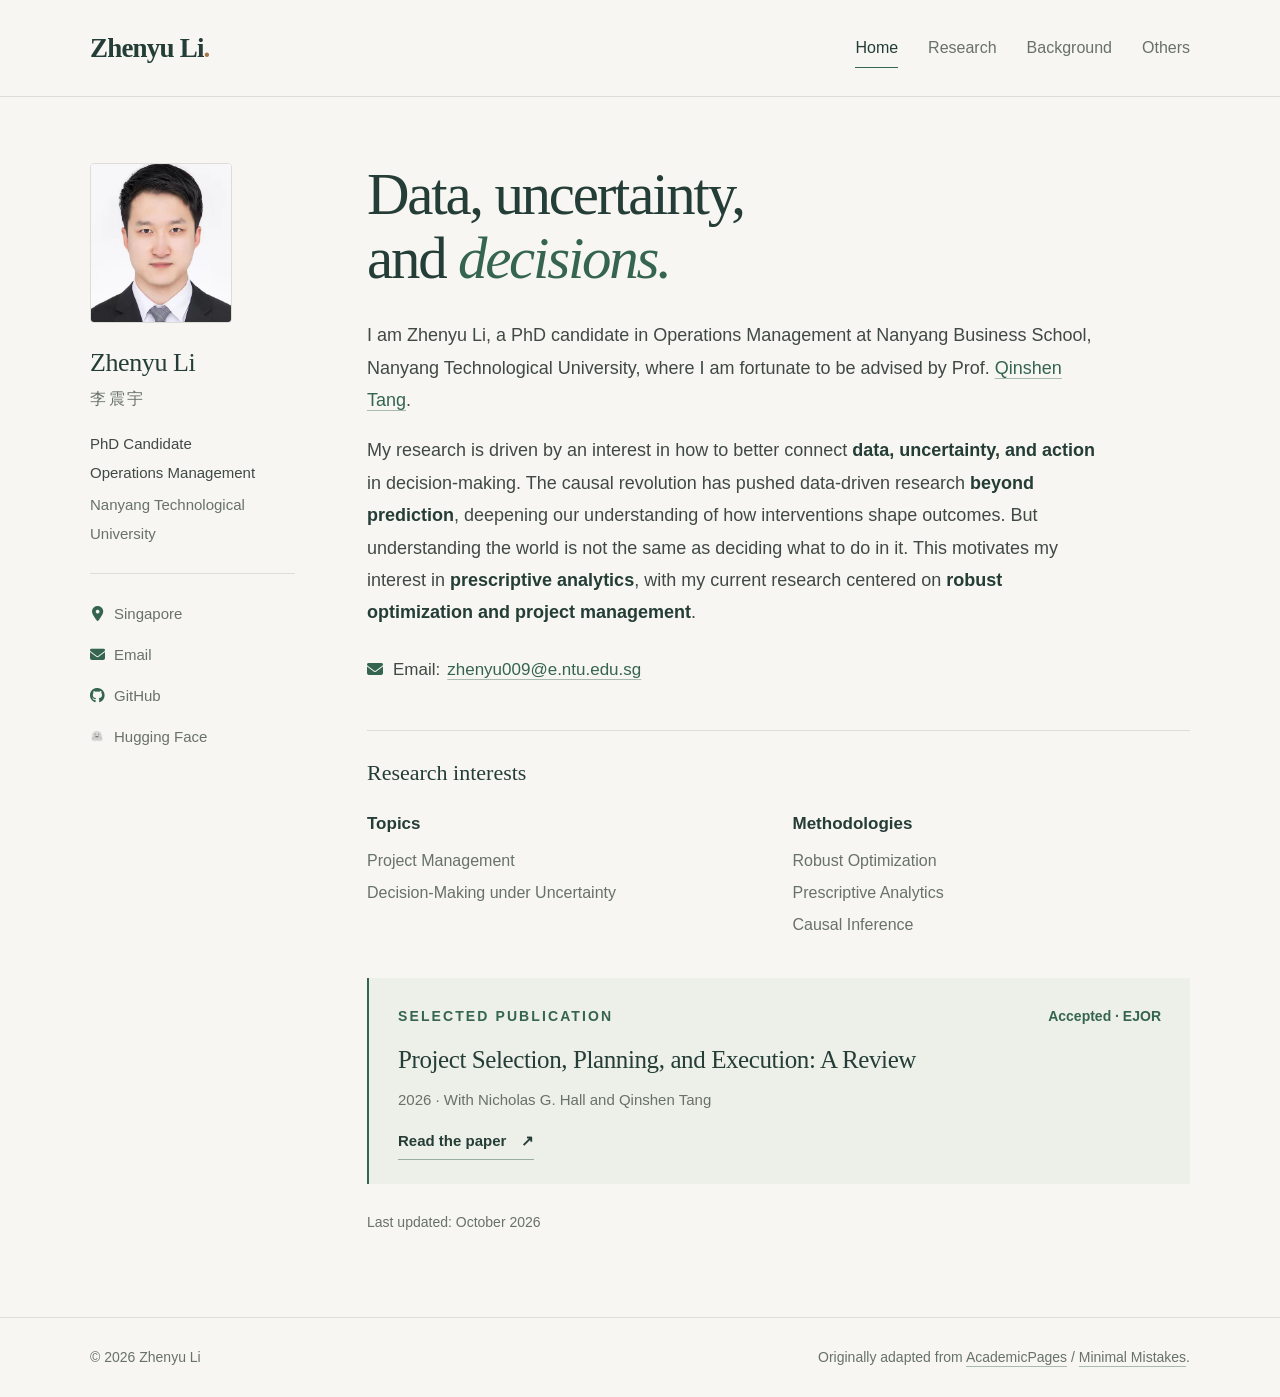
==== commit 57505233: "Improve readability across all pages and restore contact email" ====
--- a/index.html
+++ b/index.html
@@ -26,7 +26,7 @@
   <title>Zhenyu Li – Academic Homepage</title>
   <meta name="description" content="Academic homepage of Zhenyu Li, PhD Candidate in Operations Management at Nanyang Technological University.">
   <link rel="canonical" href="https://zhenyu-zane.github.io/">
-  <link rel="stylesheet" href="/assets/css/editorial.css?v=20261018">
+  <link rel="stylesheet" href="/assets/css/editorial.css?v=20261018-3">
   <meta name="theme-color" content="#f7f6f2">
   <link rel="stylesheet" href="https://cdnjs.cloudflare.com/ajax/libs/font-awesome/6.5.2/css/all.min.css">
 </head>
@@ -62,7 +62,6 @@
 
     <main id="main-content" class="page-content">
       <header class="home-heading">
-        <p class="eyebrow">Operations Management · NTU</p>
         <h1>Data, uncertainty,<br>and <em>decisions.</em></h1>
       </header>
       <div class="home-intro">
@@ -80,7 +79,7 @@
           This motivates my interest in <strong>prescriptive analytics</strong>, with my current research centered on <strong>robust optimization and project management</strong>.
         </p>
 
-        <div class="intro-actions"><a class="text-link" href="/research/">Explore my research <span aria-hidden="true">↗</span></a><a class="text-link secondary-link" href="mailto:zhenyu009@e.ntu.edu.sg">Get in touch <span aria-hidden="true">↗</span></a></div>
+        <p class="contact-email"><i class="fa-solid fa-envelope" aria-hidden="true"></i> Email: <a href="mailto:zhenyu009@e.ntu.edu.sg">zhenyu009@e.ntu.edu.sg</a></p>
       </div>
 
       <section class="home-section" aria-labelledby="research-interests">
--- a/assets/css/editorial.css
+++ b/assets/css/editorial.css
@@ -1,4 +1,4 @@
-/* A shared editorial system for the academic homepage. */
+/* One visual system shared by Home, Research, Background, and Others. */
 :root {
   --paper: #f7f6f2;
   --ink: #253d37;
@@ -8,11 +8,15 @@
   --line: #dcded5;
   --soft: #edf0e8;
   --serif: Georgia, "Times New Roman", "Noto Serif SC", serif;
+  --entry-title-size: 26px;
+  --detail-size: 16px;
+  --section-gap: 44px;
+  --entry-space: 26px;
   --sans: -apple-system, BlinkMacSystemFont, "Segoe UI", "Microsoft YaHei", sans-serif;
 }
 * { box-sizing: border-box; }
 html { background: var(--paper); scroll-behavior: smooth; scroll-padding-top: 28px; }
-body { margin: 0; color: var(--text); font: 16px/1.75 var(--sans); -webkit-font-smoothing: antialiased; }
+body { margin: 0; color: var(--text); font: 18px/1.8 var(--sans); -webkit-font-smoothing: antialiased; }
 ::selection { color: var(--ink); background: #dbe6d8; }
 a { color: var(--accent); text-decoration-color: #a9bbb0; text-underline-offset: 4px; }
 a:hover { color: var(--ink); text-decoration-color: var(--ink); }
@@ -26,7 +30,7 @@
 .site-title { font: 600 27px/1.2 var(--serif); letter-spacing: -.8px; color: var(--ink); text-decoration: none; white-space: nowrap; }
 .site-title-dot { color: #a4774c; }
 .site-nav { display: flex; align-items: center; gap: 30px; }
-.site-nav a { position: relative; display: flex; align-items: center; min-height: 52px; color: var(--muted); font-size: 13px; font-weight: 500; text-decoration: none; }
+.site-nav a { position: relative; display: flex; align-items: center; min-height: 52px; color: var(--muted); font-size: 16px; font-weight: 500; text-decoration: none; }
 .site-nav a::after { content: ""; position: absolute; left: 0; right: 0; bottom: 6px; height: 1px; background: var(--accent); transform: scaleX(0); transform-origin: left; transition: transform .2s ease; }
 .site-nav a:hover, .site-nav a.active { color: var(--ink); }
 .site-nav a:hover::after, .site-nav a.active::after { transform: scaleX(1); }
@@ -35,75 +39,70 @@
 .author-avatar { width: 142px; height: 160px; overflow: hidden; margin-bottom: 24px; background: #fff; border: 1px solid var(--line); border-radius: 4px; }
 .author-avatar img { width: 100%; height: 100%; display: block; object-fit: cover; object-position: 50% 32%; }
 .author-name { margin: 0; color: var(--ink); font: 400 26px/1.25 var(--serif); letter-spacing: -.4px; }
-.author-bio { margin: 5px 0 17px; color: var(--muted); font-size: 13px; letter-spacing: .16em; }
-.author-role { margin: 0; font-size: 12px; line-height: 1.9; }
-.author-role span { display: inline-block; color: var(--muted); margin-top: 4px; max-width: 175px; }
+.author-bio { margin: 5px 0 17px; color: var(--muted); font-size: 16px; letter-spacing: .16em; }
+.author-role { margin: 0; font-size: 15px; line-height: 1.9; }
+.author-role span { display: inline-block; color: var(--muted); margin-top: 4px; max-width: 205px; }
 .author-links { margin: 25px 0 0; padding: 21px 0 0; list-style: none; border-top: 1px solid var(--line); }
 .author-links li { margin: 0 0 5px; }
-.author-links a, .author-links span { display: inline-flex; align-items: center; gap: 10px; min-height: 32px; color: var(--muted); font-size: 12px; text-decoration: none; }
+.author-links a, .author-links span { display: inline-flex; align-items: center; gap: 10px; min-height: 36px; color: var(--muted); font-size: 15px; text-decoration: none; }
 .author-links a:hover { color: var(--accent); text-decoration: underline; }
-.author-links i { width: 14px; text-align: center; color: var(--accent); font-size: 12px; }
+.author-links i { width: 14px; text-align: center; color: var(--accent); font-size: 15px; }
 .hf-mini { width: 14px; height: 14px; object-fit: contain; filter: grayscale(1); opacity: .75; }
 .page-content { min-width: 0; }
-.eyebrow { margin: 0 0 17px; color: var(--accent); font-size: 10px; font-weight: 600; line-height: 1.5; letter-spacing: .15em; text-transform: uppercase; }
+.eyebrow { margin: 0 0 17px; color: var(--accent); font-size: 14px; font-weight: 600; line-height: 1.5; letter-spacing: .15em; text-transform: uppercase; }
 .home-heading h1 { margin: 0 0 29px; color: var(--ink); font: 400 clamp(42px, 4.6vw, 62px)/1.08 var(--serif); letter-spacing: -2.2px; }
 .home-heading h1 em { color: var(--accent); font-weight: 400; }
-.home-intro { max-width: 700px; }
+.home-intro { max-width: 740px; }
 .home-intro p { margin: 0 0 18px; }
-.home-intro p:first-child { font-size: 17px; line-height: 1.8; }
-.intro-actions { display: flex; flex-wrap: wrap; gap: 14px 30px; margin-top: 27px; }
-.text-link { display: inline-flex; align-items: center; gap: 15px; min-height: 38px; color: var(--ink); font-size: 12px; font-weight: 600; text-decoration: none; border-bottom: 1px solid #9bad9e; }
+.home-intro p:first-child { font-size: 18px; line-height: 1.8; }
+.contact-email { display: flex; align-items: baseline; flex-wrap: wrap; gap: 0 7px; margin-top: 26px !important; font-size: 17px; }
+.contact-email i { color: var(--accent); font-size: 16px; margin-right: 3px; }
+.contact-email a { overflow-wrap: anywhere; }
+.text-link { display: inline-flex; align-items: center; gap: 15px; min-height: 38px; color: var(--ink); font-size: 15px; font-weight: 600; text-decoration: none; border-bottom: 1px solid #9bad9e; }
 .text-link span { transition: transform .2s ease; }
 .text-link:hover span { transform: translate(2px, -2px); }
-.secondary-link { color: var(--muted); border-color: var(--line); }
 .home-section { margin: 45px 0 40px; padding-top: 27px; border-top: 1px solid var(--line); }
-.home-section-label { margin: 0 0 22px; color: var(--muted); font-size: 10px; font-weight: 600; letter-spacing: .13em; text-transform: uppercase; }
+.home-section-label { margin: 0 0 22px; color: var(--ink); font: 400 22px/1.4 var(--serif); }
 .research-layout { display: grid; grid-template-columns: 1fr 1fr; gap: 28px; }
-.research-group-heading { margin-bottom: 10px; color: var(--ink); font: 400 19px/1.4 var(--serif); }
+.research-group-heading { margin-bottom: 10px; color: var(--ink); font-size: 17px; font-weight: 600; line-height: 1.5; }
 .research-tags { display: flex; flex-direction: column; gap: 5px; }
-.research-tag { font-size: 13px; line-height: 1.7; color: var(--muted); }
+.research-tag { font-size: 16px; line-height: 1.7; color: var(--muted); }
 .featured-publication { padding: 26px 29px 24px; background: var(--soft); border-left: 2px solid var(--accent); }
 .feature-topline { display: flex; align-items: center; justify-content: space-between; flex-wrap: wrap; gap: 8px 18px; margin-bottom: 15px; }
 .feature-topline .eyebrow { margin: 0; }
-.status-label { font-size: 10px; font-weight: 600; color: var(--accent); }
+.status-label { font-size: 14px; font-weight: 600; color: var(--accent); }
 .featured-publication h2 { margin: 0 0 9px; color: var(--ink); font: 400 25px/1.3 var(--serif); letter-spacing: -.4px; }
-.featured-publication > p { margin: 0 0 9px; font-size: 12px; color: var(--muted); }
-.home-updated { margin-top: 26px; color: var(--muted); font-size: 10px; }
-.page-title { margin: 0 0 46px; color: var(--ink); font: 400 52px/1.1 var(--serif); letter-spacing: -1.8px; }
-.section-block { margin: 0 0 49px; }
+.featured-publication > p { margin: 0 0 9px; font-size: 15px; color: var(--muted); }
+.home-updated { margin-top: 26px; color: var(--muted); font-size: 14px; }
+.page-heading { margin-bottom: var(--section-gap); }
+.page-title { margin: 0; color: var(--ink); font: 400 52px/1.1 var(--serif); letter-spacing: -1.8px; }
+.section-block { margin: 0 0 var(--section-gap); }
 .section-block:last-child { margin-bottom: 0; }
-.section-heading { display: flex; align-items: center; gap: 20px; margin: 0 0 6px; color: var(--ink); font-size: 11px; font-weight: 600; letter-spacing: .1em; text-transform: uppercase; }
+.section-heading { display: flex; align-items: center; gap: 20px; margin: 0 0 6px; color: var(--ink); font: 400 22px/1.4 var(--serif); }
 .section-heading::after { content: ""; height: 1px; background: var(--line); flex: 1; }
-.paper-card { padding: 27px 0; border-bottom: 1px solid var(--line); }
-.paper-card:last-child { border-bottom: 0; }
-.paper-title { margin: 0 0 12px; color: var(--ink); font: 400 25px/1.38 var(--serif); letter-spacing: -.35px; overflow-wrap: anywhere; }
-.paper-meta { margin: 0; color: var(--muted); font-size: 13px; line-height: 1.85; }
-.translated-title { display: block; margin-top: 9px; color: var(--muted); font: 400 13px/1.8 var(--sans); letter-spacing: 0; }
+.paper-card, .project-card { padding: var(--entry-space) 0; border-bottom: 1px solid var(--line); }
+.paper-card:last-child, .project-card:last-child { border-bottom: 0; }
+.paper-title, .project-title, .education-school { margin: 0 0 12px; color: var(--ink); font: 400 var(--entry-title-size)/1.4 var(--serif); letter-spacing: -.35px; overflow-wrap: anywhere; }
+.paper-meta, .project-description, .education-degree { margin: 0; color: var(--muted); font-size: var(--detail-size); line-height: 1.8; }
+.translated-title { display: block; margin-top: 9px; color: var(--muted); font: 400 16px/1.8 var(--sans); letter-spacing: 0; }
 .paper-meta .journal { color: var(--text); font-style: italic; }
-.bracket-link { white-space: nowrap; font-size: 12px; margin-left: 4px; }
-.paper-status { display: flex; align-items: baseline; gap: 8px; margin: 13px 0 0; color: var(--accent); font-size: 12px; }
+.bracket-link { white-space: nowrap; font-size: 16px; margin-left: 4px; }
+.paper-status { display: flex; align-items: baseline; gap: 8px; margin: 13px 0 0; color: var(--accent); font-size: 16px; }
 .paper-status em { font-style: normal; }
 .acceptance-dot { flex: 0 0 5px; width: 5px; height: 5px; background: var(--accent); border-radius: 50%; }
-.education-row { position: relative; display: grid; grid-template-columns: 1fr; gap: 7px; padding: 27px 0 27px 23px; border-bottom: 1px solid var(--line); }
-.education-row::before { content: ""; position: absolute; top: 37px; left: 0; width: 6px; height: 6px; border: 1px solid var(--accent); border-radius: 50%; }
+.education-row { position: relative; display: grid; grid-template-columns: 1fr; gap: 9px; padding: var(--entry-space) 0; border-bottom: 1px solid var(--line); }
 .education-row:last-child { border: 0; }
-.education-school { color: var(--ink); font: 400 23px/1.4 var(--serif); letter-spacing: -.3px; }
-.education-degree { margin-top: 7px; color: var(--muted); font-size: 13px; line-height: 1.8; }
-.education-date { color: var(--accent); font-size: 11px; font-variant-numeric: tabular-nums; }
+.education-date { color: var(--accent); font-size: 16px; font-variant-numeric: tabular-nums; }
 .simple-row { display: grid; grid-template-columns: minmax(0, 1fr) auto; gap: 25px; padding: 16px 0; border-bottom: 1px solid var(--line); }
 .simple-row:last-child { border: 0; }
-.simple-name { font-size: 14px; }
-.simple-year { color: var(--muted); font-size: 12px; font-variant-numeric: tabular-nums; }
-.project-card { padding: 27px 0; border-bottom: 1px solid var(--line); }
-.project-card:last-child { border: 0; }
-.project-title { margin: 0 0 12px; font: 400 24px/1.4 var(--serif); letter-spacing: -.3px; overflow-wrap: anywhere; }
+.simple-name { font-size: var(--detail-size); }
+.simple-year { color: var(--muted); font-size: 16px; font-variant-numeric: tabular-nums; }
 .project-title a { color: var(--ink); text-decoration: none; }
 .project-title a:hover { text-decoration: underline; }
-.project-description { margin: 0; color: var(--muted); font-size: 14px; line-height: 1.85; }
 .project-tags { display: flex; flex-wrap: wrap; gap: 8px; margin-top: 17px; }
-.project-tags span { padding: 3px 8px; background: var(--soft); color: var(--accent); font-size: 10px; }
+.project-tags span { padding: 3px 8px; background: var(--soft); color: var(--accent); font-size: 14px; }
 .site-footer { border-top: 1px solid var(--line); }
-.site-footer-inner { display: flex; flex-wrap: wrap; justify-content: space-between; gap: 10px 30px; max-width: 1180px; margin: auto; padding: 27px 40px; color: var(--muted); font-size: 10px; }
+.site-footer-inner { display: flex; flex-wrap: wrap; justify-content: space-between; gap: 10px 30px; max-width: 1180px; margin: auto; padding: 27px 40px; color: var(--muted); font-size: 14px; }
 .footer-credit a { color: inherit; }
 @media (min-width: 1400px) { .page-shell { gap: 92px; grid-template-columns: 205px minmax(0, 1fr); } }
 @media (max-width: 1000px) {
@@ -117,50 +116,43 @@
   .masthead-inner { min-height: 78px; padding: 0 24px; gap: 20px; }
   .site-title { font-size: 25px; }
   .site-nav { gap: 20px; }
-  .site-nav a { font-size: 12px; }
+  .site-nav a { font-size: 15px; }
   .page-shell { display: block; padding: 32px 24px 54px; }
   .author-profile { position: static; display: grid; grid-template-columns: 76px minmax(0, 1fr); gap: 0 20px; margin-bottom: 37px; padding-bottom: 23px; border-bottom: 1px solid var(--line); }
   .author-avatar { width: 76px; height: 89px; margin: 0; }
   .author-name { font-size: 24px; }
-  .author-bio { margin: 2px 0 6px; font-size: 11px; }
-  .author-role { font-size: 11px; line-height: 1.6; }
+  .author-bio { margin: 2px 0 6px; font-size: 14px; }
+  .author-role { font-size: 14px; line-height: 1.6; }
   .author-role span { display: block; margin-top: 2px; max-width: none; }
   .author-links { grid-column: 1 / -1; display: flex; flex-wrap: wrap; gap: 4px 19px; border: 0; margin: 14px 0 0; padding: 0; }
   .author-links li { margin: 0; }
-  .author-links a, .author-links span { font-size: 11px; min-height: 36px; gap: 7px; }
+  .author-links a, .author-links span { font-size: 14px; min-height: 36px; gap: 7px; }
   .home-heading h1 { font-size: 48px; }
-  .home-intro p:first-child { font-size: 16px; }
-  .home-intro { font-size: 15px; }
-  .page-title { font-size: 44px; margin-bottom: 34px; }
-  .eyebrow { font-size: 9px; margin-bottom: 15px; }
+  .home-intro p:first-child { font-size: 17px; }
+  .home-intro { font-size: 17px; }
+  .page-title { font-size: 44px; }
+  :root { --section-gap: 36px; --entry-title-size: 24px; --detail-size: 16px; --entry-space: 24px; }
+  .eyebrow { font-size: 13px; margin-bottom: 15px; }
   .site-footer-inner { padding: 23px 24px; }
 }
 @media (max-width: 480px) {
   .masthead-inner { flex-wrap: wrap; min-height: 0; padding: 20px 22px 0; gap: 10px; }
   .site-nav { width: 100%; justify-content: space-between; gap: 12px; }
-  .site-nav a { min-height: 44px; font-size: 12px; }
+  .site-nav a { min-height: 44px; font-size: 15px; }
   .site-nav a::after { bottom: 0; }
   .page-shell { padding: 27px 22px 45px; }
   .author-profile { gap: 0 16px; margin-bottom: 29px; padding-bottom: 16px; }
   .author-links { gap: 0 13px; }
-  .author-links a, .author-links span { font-size: 10px; }
+  .author-links a, .author-links span { font-size: 14px; }
   .home-heading h1 { font-size: 42px; letter-spacing: -1.5px; margin-bottom: 24px; }
-  .home-intro p { line-height: 1.85; }
+  .home-intro p { line-height: 1.8; }
   .home-section { margin: 34px 0; padding-top: 23px; }
   .research-layout { grid-template-columns: 1fr; gap: 23px; }
   .research-tags { gap: 3px; }
-  .research-group-heading { font-size: 19px; margin-bottom: 7px; }
+  .research-group-heading { font-size: 17px; margin-bottom: 7px; }
   .featured-publication { padding: 21px; }
   .featured-publication h2 { font-size: 23px; }
   .feature-topline { gap: 8px; }
-  .paper-title { font-size: 23px; }
-  .paper-meta { font-size: 12px; }
-  .paper-card { padding: 24px 0; }
-  .section-block { margin-bottom: 36px; }
-  .education-school { font-size: 21px; }
-  .education-row { padding-left: 19px; }
-  .project-title { font-size: 22px; }
-  .project-description { font-size: 13px; }
   .site-footer-inner { padding: 23px 22px; }
 }
 @media (prefers-reduced-motion: reduce) {
@@ -169,7 +161,7 @@
 }
 @media print {
   body { background: white; color: black; }
-  .masthead, .author-links, .skip-link, .intro-actions, .footer-credit { display: none; }
+  .masthead, .author-links, .skip-link, .footer-credit { display: none; }
   .page-shell { display: block; padding: 0; }
   .author-profile { position: static; margin-bottom: 24px; }
   .author-avatar { display: none; }
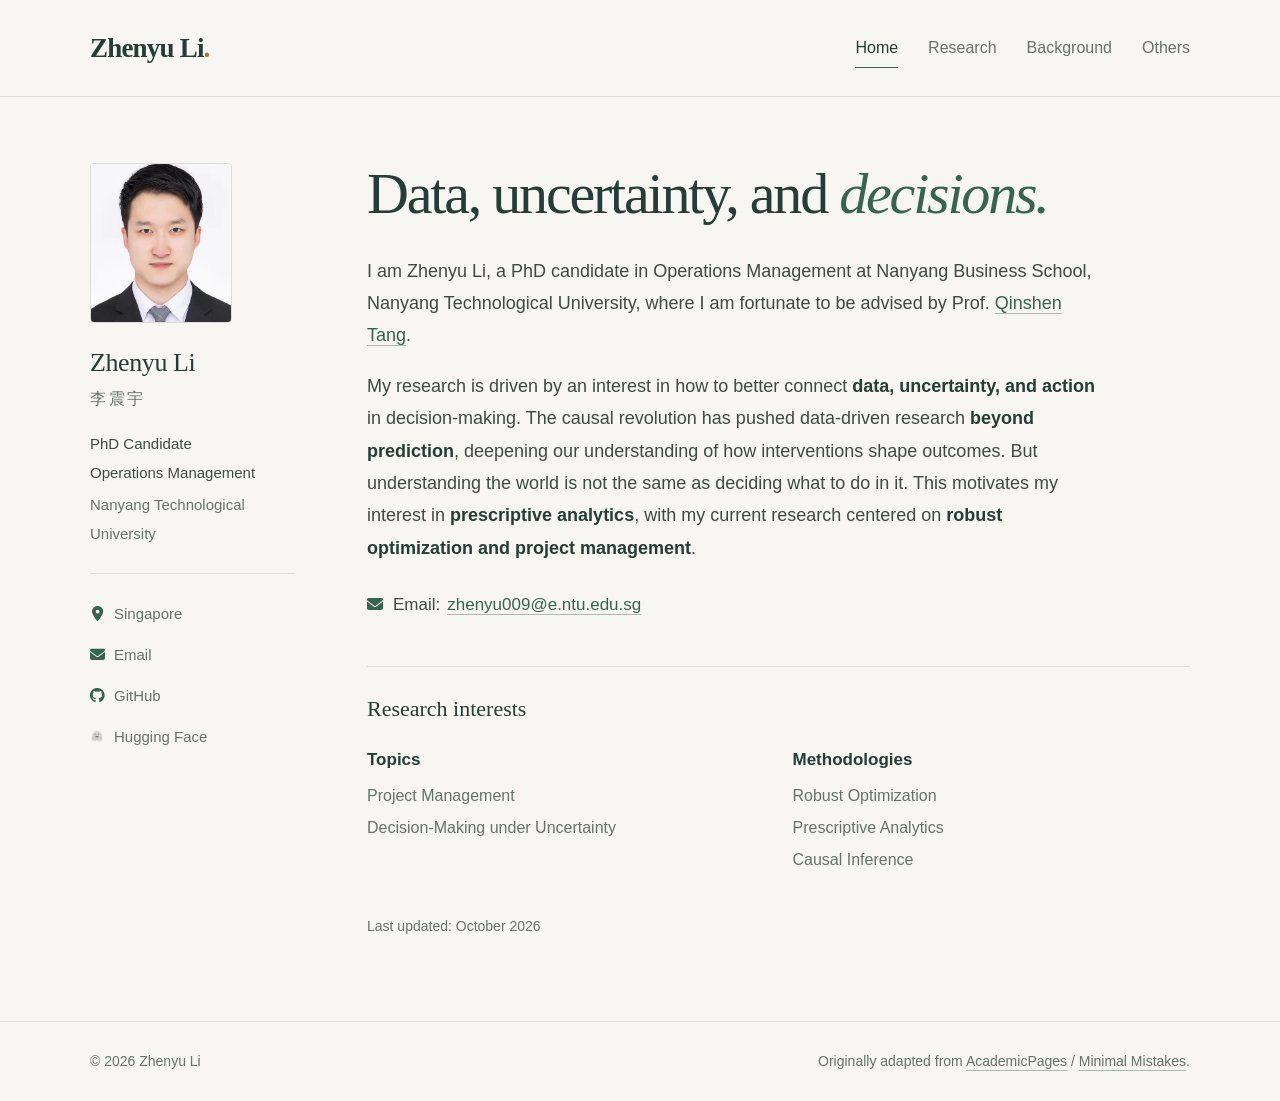
==== commit 6de449a6: "Use research paper cards and simplify page headings" ====
--- a/index.html
+++ b/index.html
@@ -26,7 +26,7 @@
   <title>Zhenyu Li – Academic Homepage</title>
   <meta name="description" content="Academic homepage of Zhenyu Li, PhD Candidate in Operations Management at Nanyang Technological University.">
   <link rel="canonical" href="https://zhenyu-zane.github.io/">
-  <link rel="stylesheet" href="/assets/css/editorial.css?v=20261018-3">
+  <link rel="stylesheet" href="/assets/css/editorial.css?v=20261018-5">
   <meta name="theme-color" content="#f7f6f2">
   <link rel="stylesheet" href="https://cdnjs.cloudflare.com/ajax/libs/font-awesome/6.5.2/css/all.min.css">
 </head>
@@ -62,7 +62,7 @@
 
     <main id="main-content" class="page-content">
       <header class="home-heading">
-        <h1>Data, uncertainty,<br>and <em>decisions.</em></h1>
+        <h1>Data, uncertainty, and <em>decisions.</em></h1>
       </header>
       <div class="home-intro">
         <p>
@@ -107,12 +107,6 @@
         </div>
       </section>
 
-      <section class="featured-publication" aria-labelledby="featured-paper">
-        <div class="feature-topline"><p class="eyebrow">Selected publication</p><span class="status-label">Accepted · EJOR</span></div>
-        <h2 id="featured-paper">Project Selection, Planning, and Execution: A Review</h2>
-        <p>2026 · With Nicholas G. Hall and Qinshen Tang</p>
-        <a class="text-link" href="https://papers.ssrn.com/sol3/papers.cfm?abstract_id=5941834" target="_blank" rel="noopener">Read the paper <span aria-hidden="true">↗</span></a>
-      </section>
       <div class="home-updated">Last updated: October 2026</div>
     </main>
   </div>
@@ -121,4 +115,4 @@
     <div class="site-footer-inner"><span>© 2026 Zhenyu Li</span><span class="footer-credit">Originally adapted from <a href="https://academicpages.github.io/" target="_blank" rel="noopener">AcademicPages</a> / <a href="https://mmistakes.github.io/minimal-mistakes/" target="_blank" rel="noopener">Minimal Mistakes</a>.</span></div>
   </footer>
 </body>
-</html>+</html>
--- a/assets/css/editorial.css
+++ b/assets/css/editorial.css
@@ -49,8 +49,7 @@
 .author-links i { width: 14px; text-align: center; color: var(--accent); font-size: 15px; }
 .hf-mini { width: 14px; height: 14px; object-fit: contain; filter: grayscale(1); opacity: .75; }
 .page-content { min-width: 0; }
-.eyebrow { margin: 0 0 17px; color: var(--accent); font-size: 14px; font-weight: 600; line-height: 1.5; letter-spacing: .15em; text-transform: uppercase; }
-.home-heading h1 { margin: 0 0 29px; color: var(--ink); font: 400 clamp(42px, 4.6vw, 62px)/1.08 var(--serif); letter-spacing: -2.2px; }
+.home-heading h1 { margin: 0 0 29px; color: var(--ink); font: 400 clamp(42px, 4.6vw, 58px)/1.08 var(--serif); letter-spacing: -2.2px; }
 .home-heading h1 em { color: var(--accent); font-weight: 400; }
 .home-intro { max-width: 740px; }
 .home-intro p { margin: 0 0 18px; }
@@ -67,29 +66,21 @@
 .research-group-heading { margin-bottom: 10px; color: var(--ink); font-size: 17px; font-weight: 600; line-height: 1.5; }
 .research-tags { display: flex; flex-direction: column; gap: 5px; }
 .research-tag { font-size: 16px; line-height: 1.7; color: var(--muted); }
-.featured-publication { padding: 26px 29px 24px; background: var(--soft); border-left: 2px solid var(--accent); }
-.feature-topline { display: flex; align-items: center; justify-content: space-between; flex-wrap: wrap; gap: 8px 18px; margin-bottom: 15px; }
-.feature-topline .eyebrow { margin: 0; }
-.status-label { font-size: 14px; font-weight: 600; color: var(--accent); }
-.featured-publication h2 { margin: 0 0 9px; color: var(--ink); font: 400 25px/1.3 var(--serif); letter-spacing: -.4px; }
-.featured-publication > p { margin: 0 0 9px; font-size: 15px; color: var(--muted); }
 .home-updated { margin-top: 26px; color: var(--muted); font-size: 14px; }
-.page-heading { margin-bottom: var(--section-gap); }
-.page-title { margin: 0; color: var(--ink); font: 400 52px/1.1 var(--serif); letter-spacing: -1.8px; }
+.visually-hidden { position: absolute; width: 1px; height: 1px; padding: 0; margin: -1px; overflow: hidden; clip-path: inset(50%); white-space: nowrap; border: 0; }
 .section-block { margin: 0 0 var(--section-gap); }
 .section-block:last-child { margin-bottom: 0; }
 .section-heading { display: flex; align-items: center; gap: 20px; margin: 0 0 6px; color: var(--ink); font: 400 22px/1.4 var(--serif); }
 .section-heading::after { content: ""; height: 1px; background: var(--line); flex: 1; }
-.paper-card, .project-card { padding: var(--entry-space) 0; border-bottom: 1px solid var(--line); }
+.project-card { padding: var(--entry-space) 0; border-bottom: 1px solid var(--line); }
+.paper-card { margin-top: 24px; padding: 26px 30px 28px; background: var(--soft); border-left: 2px solid var(--accent); }
+.paper-label { margin: 0 0 16px; color: var(--accent); text-align: right; font-size: 15px; font-weight: 600; line-height: 1.5; }
+.paper-link { margin-top: 17px; }
 .paper-card:last-child, .project-card:last-child { border-bottom: 0; }
 .paper-title, .project-title, .education-school { margin: 0 0 12px; color: var(--ink); font: 400 var(--entry-title-size)/1.4 var(--serif); letter-spacing: -.35px; overflow-wrap: anywhere; }
 .paper-meta, .project-description, .education-degree { margin: 0; color: var(--muted); font-size: var(--detail-size); line-height: 1.8; }
 .translated-title { display: block; margin-top: 9px; color: var(--muted); font: 400 16px/1.8 var(--sans); letter-spacing: 0; }
 .paper-meta .journal { color: var(--text); font-style: italic; }
-.bracket-link { white-space: nowrap; font-size: 16px; margin-left: 4px; }
-.paper-status { display: flex; align-items: baseline; gap: 8px; margin: 13px 0 0; color: var(--accent); font-size: 16px; }
-.paper-status em { font-style: normal; }
-.acceptance-dot { flex: 0 0 5px; width: 5px; height: 5px; background: var(--accent); border-radius: 50%; }
 .education-row { position: relative; display: grid; grid-template-columns: 1fr; gap: 9px; padding: var(--entry-space) 0; border-bottom: 1px solid var(--line); }
 .education-row:last-child { border: 0; }
 .education-date { color: var(--accent); font-size: 16px; font-variant-numeric: tabular-nums; }
@@ -108,7 +99,7 @@
 @media (max-width: 1000px) {
   .masthead-inner { padding: 0 30px; }
   .page-shell { padding: 48px 30px 64px; grid-template-columns: 170px minmax(0, 1fr); gap: 42px; }
-  .home-heading h1 { font-size: 48px; }
+  .home-heading h1 { font-size: clamp(34px, 4.6vw, 46px); }
   .author-avatar { width: 130px; height: 146px; }
   .site-footer-inner { padding-left: 30px; padding-right: 30px; }
 }
@@ -130,12 +121,12 @@
   .home-heading h1 { font-size: 48px; }
   .home-intro p:first-child { font-size: 17px; }
   .home-intro { font-size: 17px; }
-  .page-title { font-size: 44px; }
   :root { --section-gap: 36px; --entry-title-size: 24px; --detail-size: 16px; --entry-space: 24px; }
-  .eyebrow { font-size: 13px; margin-bottom: 15px; }
   .site-footer-inner { padding: 23px 24px; }
 }
 @media (max-width: 480px) {
+  .paper-card { padding: 22px 20px 24px; }
+  .paper-label { font-size: 14px; }
   .masthead-inner { flex-wrap: wrap; min-height: 0; padding: 20px 22px 0; gap: 10px; }
   .site-nav { width: 100%; justify-content: space-between; gap: 12px; }
   .site-nav a { min-height: 44px; font-size: 15px; }
@@ -150,9 +141,6 @@
   .research-layout { grid-template-columns: 1fr; gap: 23px; }
   .research-tags { gap: 3px; }
   .research-group-heading { font-size: 17px; margin-bottom: 7px; }
-  .featured-publication { padding: 21px; }
-  .featured-publication h2 { font-size: 23px; }
-  .feature-topline { gap: 8px; }
   .site-footer-inner { padding: 23px 22px; }
 }
 @media (prefers-reduced-motion: reduce) {
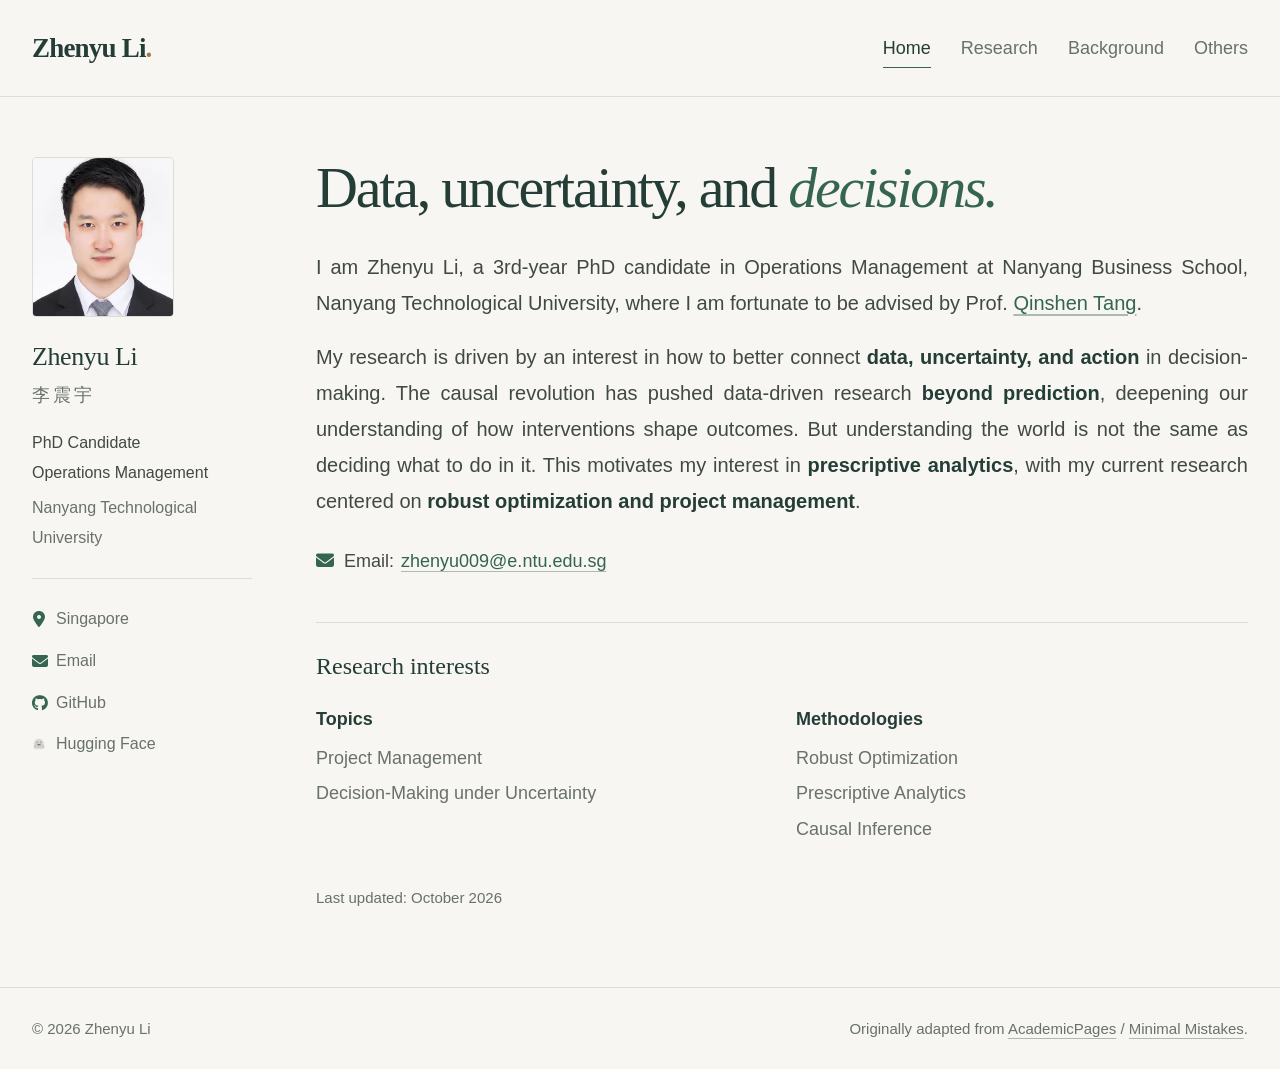
==== commit 2214e839: "Widen site typography and clarify bilingual paper details" ====
--- a/index.html
+++ b/index.html
@@ -26,7 +26,7 @@
   <title>Zhenyu Li – Academic Homepage</title>
   <meta name="description" content="Academic homepage of Zhenyu Li, PhD Candidate in Operations Management at Nanyang Technological University.">
   <link rel="canonical" href="https://zhenyu-zane.github.io/">
-  <link rel="stylesheet" href="/assets/css/editorial.css?v=20261018-5">
+  <link rel="stylesheet" href="/assets/css/editorial.css?v=20261018-7">
   <meta name="theme-color" content="#f7f6f2">
   <link rel="stylesheet" href="https://cdnjs.cloudflare.com/ajax/libs/font-awesome/6.5.2/css/all.min.css">
 </head>
@@ -66,7 +66,7 @@
       </header>
       <div class="home-intro">
         <p>
-          I am Zhenyu Li, a PhD candidate in Operations Management at
+          I am Zhenyu Li, a 3rd-year PhD candidate in Operations Management at
           Nanyang Business School, Nanyang Technological University, where I am
           fortunate to be advised by Prof.
           <a href="https://sites.google.com/view/qinshen-tang/" target="_blank" rel="noopener">Qinshen Tang</a>.
--- a/assets/css/editorial.css
+++ b/assets/css/editorial.css
@@ -8,15 +8,15 @@
   --line: #dcded5;
   --soft: #edf0e8;
   --serif: Georgia, "Times New Roman", "Noto Serif SC", serif;
-  --entry-title-size: 26px;
-  --detail-size: 16px;
+  --entry-title-size: 28px;
+  --detail-size: 18px;
   --section-gap: 44px;
   --entry-space: 26px;
   --sans: -apple-system, BlinkMacSystemFont, "Segoe UI", "Microsoft YaHei", sans-serif;
 }
 * { box-sizing: border-box; }
 html { background: var(--paper); scroll-behavior: smooth; scroll-padding-top: 28px; }
-body { margin: 0; color: var(--text); font: 18px/1.8 var(--sans); -webkit-font-smoothing: antialiased; }
+body { margin: 0; color: var(--text); font: 20px/1.8 var(--sans); -webkit-font-smoothing: antialiased; }
 ::selection { color: var(--ink); background: #dbe6d8; }
 a { color: var(--accent); text-decoration-color: #a9bbb0; text-underline-offset: 4px; }
 a:hover { color: var(--ink); text-decoration-color: var(--ink); }
@@ -26,76 +26,83 @@
 .skip-link { position: absolute; top: -80px; left: 20px; z-index: 100; padding: 10px 16px; background: var(--ink); color: #fff; }
 .skip-link:focus { top: 12px; color: #fff; }
 .masthead { border-bottom: 1px solid var(--line); }
-.masthead-inner { max-width: 1180px; min-height: 96px; margin: auto; padding: 0 40px; display: flex; align-items: center; justify-content: space-between; gap: 32px; }
+.masthead-inner { max-width: 1360px; min-height: 96px; margin: auto; padding: 0 32px; display: flex; align-items: center; justify-content: space-between; gap: 32px; }
 .site-title { font: 600 27px/1.2 var(--serif); letter-spacing: -.8px; color: var(--ink); text-decoration: none; white-space: nowrap; }
 .site-title-dot { color: #a4774c; }
 .site-nav { display: flex; align-items: center; gap: 30px; }
-.site-nav a { position: relative; display: flex; align-items: center; min-height: 52px; color: var(--muted); font-size: 16px; font-weight: 500; text-decoration: none; }
+.site-nav a { position: relative; display: flex; align-items: center; min-height: 52px; color: var(--muted); font-size: 18px; font-weight: 500; text-decoration: none; }
 .site-nav a::after { content: ""; position: absolute; left: 0; right: 0; bottom: 6px; height: 1px; background: var(--accent); transform: scaleX(0); transform-origin: left; transition: transform .2s ease; }
 .site-nav a:hover, .site-nav a.active { color: var(--ink); }
 .site-nav a:hover::after, .site-nav a.active::after { transform: scaleX(1); }
-.page-shell { max-width: 1180px; margin: auto; padding: 66px 40px 82px; display: grid; grid-template-columns: 205px minmax(0, 1fr); gap: 72px; }
+.page-shell { max-width: 1360px; margin: auto; padding: 60px 32px 76px; display: grid; grid-template-columns: 220px minmax(0, 1fr); gap: 64px; }
 .author-profile { position: sticky; top: 36px; align-self: start; }
 .author-avatar { width: 142px; height: 160px; overflow: hidden; margin-bottom: 24px; background: #fff; border: 1px solid var(--line); border-radius: 4px; }
 .author-avatar img { width: 100%; height: 100%; display: block; object-fit: cover; object-position: 50% 32%; }
 .author-name { margin: 0; color: var(--ink); font: 400 26px/1.25 var(--serif); letter-spacing: -.4px; }
-.author-bio { margin: 5px 0 17px; color: var(--muted); font-size: 16px; letter-spacing: .16em; }
-.author-role { margin: 0; font-size: 15px; line-height: 1.9; }
+.author-bio { margin: 5px 0 17px; color: var(--muted); font-size: 18px; letter-spacing: .16em; }
+.author-role { margin: 0; font-size: 16px; line-height: 1.9; }
 .author-role span { display: inline-block; color: var(--muted); margin-top: 4px; max-width: 205px; }
 .author-links { margin: 25px 0 0; padding: 21px 0 0; list-style: none; border-top: 1px solid var(--line); }
 .author-links li { margin: 0 0 5px; }
-.author-links a, .author-links span { display: inline-flex; align-items: center; gap: 10px; min-height: 36px; color: var(--muted); font-size: 15px; text-decoration: none; }
+.author-links a, .author-links span { display: inline-flex; align-items: center; gap: 10px; min-height: 36px; color: var(--muted); font-size: 16px; text-decoration: none; }
 .author-links a:hover { color: var(--accent); text-decoration: underline; }
-.author-links i { width: 14px; text-align: center; color: var(--accent); font-size: 15px; }
+.author-links i { width: 14px; text-align: center; color: var(--accent); font-size: 16px; }
 .hf-mini { width: 14px; height: 14px; object-fit: contain; filter: grayscale(1); opacity: .75; }
 .page-content { min-width: 0; }
 .home-heading h1 { margin: 0 0 29px; color: var(--ink); font: 400 clamp(42px, 4.6vw, 58px)/1.08 var(--serif); letter-spacing: -2.2px; }
 .home-heading h1 em { color: var(--accent); font-weight: 400; }
-.home-intro { max-width: 740px; }
+.home-intro { width: 100%; }
+.home-intro > p:not(.contact-email) { text-align: justify; text-justify: inter-word; }
 .home-intro p { margin: 0 0 18px; }
-.home-intro p:first-child { font-size: 18px; line-height: 1.8; }
-.contact-email { display: flex; align-items: baseline; flex-wrap: wrap; gap: 0 7px; margin-top: 26px !important; font-size: 17px; }
-.contact-email i { color: var(--accent); font-size: 16px; margin-right: 3px; }
+.home-intro p:first-child { font-size: 20px; line-height: 1.8; }
+.contact-email { display: flex; align-items: baseline; flex-wrap: wrap; gap: 0 7px; margin-top: 26px !important; font-size: 18px; }
+.contact-email i { color: var(--accent); font-size: 18px; margin-right: 3px; }
 .contact-email a { overflow-wrap: anywhere; }
-.text-link { display: inline-flex; align-items: center; gap: 15px; min-height: 38px; color: var(--ink); font-size: 15px; font-weight: 600; text-decoration: none; border-bottom: 1px solid #9bad9e; }
+.text-link { display: inline-flex; align-items: center; gap: 15px; min-height: 38px; color: var(--ink); font-size: 16px; font-weight: 600; text-decoration: none; border-bottom: 1px solid #9bad9e; }
 .text-link span { transition: transform .2s ease; }
 .text-link:hover span { transform: translate(2px, -2px); }
 .home-section { margin: 45px 0 40px; padding-top: 27px; border-top: 1px solid var(--line); }
-.home-section-label { margin: 0 0 22px; color: var(--ink); font: 400 22px/1.4 var(--serif); }
+.home-section-label { margin: 0 0 22px; color: var(--ink); font: 400 24px/1.4 var(--serif); }
 .research-layout { display: grid; grid-template-columns: 1fr 1fr; gap: 28px; }
-.research-group-heading { margin-bottom: 10px; color: var(--ink); font-size: 17px; font-weight: 600; line-height: 1.5; }
+.research-group-heading { margin-bottom: 10px; color: var(--ink); font-size: 18px; font-weight: 600; line-height: 1.5; }
 .research-tags { display: flex; flex-direction: column; gap: 5px; }
-.research-tag { font-size: 16px; line-height: 1.7; color: var(--muted); }
-.home-updated { margin-top: 26px; color: var(--muted); font-size: 14px; }
+.research-tag { font-size: 18px; line-height: 1.7; color: var(--muted); }
+.home-updated { margin-top: 26px; color: var(--muted); font-size: 15px; }
 .visually-hidden { position: absolute; width: 1px; height: 1px; padding: 0; margin: -1px; overflow: hidden; clip-path: inset(50%); white-space: nowrap; border: 0; }
 .section-block { margin: 0 0 var(--section-gap); }
 .section-block:last-child { margin-bottom: 0; }
-.section-heading { display: flex; align-items: center; gap: 20px; margin: 0 0 6px; color: var(--ink); font: 400 22px/1.4 var(--serif); }
+.section-heading { display: flex; align-items: center; gap: 20px; margin: 0 0 6px; color: var(--ink); font: 400 24px/1.4 var(--serif); }
 .section-heading::after { content: ""; height: 1px; background: var(--line); flex: 1; }
 .project-card { padding: var(--entry-space) 0; border-bottom: 1px solid var(--line); }
 .paper-card { margin-top: 24px; padding: 26px 30px 28px; background: var(--soft); border-left: 2px solid var(--accent); }
-.paper-label { margin: 0 0 16px; color: var(--accent); text-align: right; font-size: 15px; font-weight: 600; line-height: 1.5; }
+.paper-label { margin: 0 0 16px; color: var(--accent); text-align: right; font-size: 16px; font-weight: 600; line-height: 1.5; }
 .paper-link { margin-top: 17px; }
 .paper-card:last-child, .project-card:last-child { border-bottom: 0; }
 .paper-title, .project-title, .education-school { margin: 0 0 12px; color: var(--ink); font: 400 var(--entry-title-size)/1.4 var(--serif); letter-spacing: -.35px; overflow-wrap: anywhere; }
 .paper-meta, .project-description, .education-degree { margin: 0; color: var(--muted); font-size: var(--detail-size); line-height: 1.8; }
-.translated-title { display: block; margin-top: 9px; color: var(--muted); font: 400 16px/1.8 var(--sans); letter-spacing: 0; }
+.paper-original { margin-top: 20px; padding-top: 14px; border-top: 1px solid var(--line); }
+.paper-original summary { width: fit-content; color: var(--muted); font-size: 16px; line-height: 1.8; cursor: pointer; }
+.paper-original summary:hover { color: var(--ink); }
+.paper-original summary:focus-visible { outline: 2px solid var(--accent); outline-offset: 5px; }
+.paper-original summary::marker { color: var(--accent); font-size: 12px; }
+.original-citation { margin-top: 13px; font-size: 18px; line-height: 1.85; color: var(--text); }
+.original-citation p { margin: 0; }
+.original-citation .original-journal { margin-top: 7px; color: var(--muted); }
 .paper-meta .journal { color: var(--text); font-style: italic; }
 .education-row { position: relative; display: grid; grid-template-columns: 1fr; gap: 9px; padding: var(--entry-space) 0; border-bottom: 1px solid var(--line); }
 .education-row:last-child { border: 0; }
-.education-date { color: var(--accent); font-size: 16px; font-variant-numeric: tabular-nums; }
+.education-date { color: var(--accent); font-size: 18px; font-variant-numeric: tabular-nums; }
 .simple-row { display: grid; grid-template-columns: minmax(0, 1fr) auto; gap: 25px; padding: 16px 0; border-bottom: 1px solid var(--line); }
 .simple-row:last-child { border: 0; }
 .simple-name { font-size: var(--detail-size); }
-.simple-year { color: var(--muted); font-size: 16px; font-variant-numeric: tabular-nums; }
+.simple-year { color: var(--muted); font-size: 18px; font-variant-numeric: tabular-nums; }
 .project-title a { color: var(--ink); text-decoration: none; }
 .project-title a:hover { text-decoration: underline; }
 .project-tags { display: flex; flex-wrap: wrap; gap: 8px; margin-top: 17px; }
-.project-tags span { padding: 3px 8px; background: var(--soft); color: var(--accent); font-size: 14px; }
+.project-tags span { padding: 3px 8px; background: var(--soft); color: var(--accent); font-size: 15px; }
 .site-footer { border-top: 1px solid var(--line); }
-.site-footer-inner { display: flex; flex-wrap: wrap; justify-content: space-between; gap: 10px 30px; max-width: 1180px; margin: auto; padding: 27px 40px; color: var(--muted); font-size: 14px; }
+.site-footer-inner { display: flex; flex-wrap: wrap; justify-content: space-between; gap: 10px 30px; max-width: 1360px; margin: auto; padding: 27px 32px; color: var(--muted); font-size: 15px; }
 .footer-credit a { color: inherit; }
-@media (min-width: 1400px) { .page-shell { gap: 92px; grid-template-columns: 205px minmax(0, 1fr); } }
 @media (max-width: 1000px) {
   .masthead-inner { padding: 0 30px; }
   .page-shell { padding: 48px 30px 64px; grid-template-columns: 170px minmax(0, 1fr); gap: 42px; }
@@ -107,26 +114,27 @@
   .masthead-inner { min-height: 78px; padding: 0 24px; gap: 20px; }
   .site-title { font-size: 25px; }
   .site-nav { gap: 20px; }
-  .site-nav a { font-size: 15px; }
+  .site-nav a { font-size: 16px; }
   .page-shell { display: block; padding: 32px 24px 54px; }
   .author-profile { position: static; display: grid; grid-template-columns: 76px minmax(0, 1fr); gap: 0 20px; margin-bottom: 37px; padding-bottom: 23px; border-bottom: 1px solid var(--line); }
   .author-avatar { width: 76px; height: 89px; margin: 0; }
   .author-name { font-size: 24px; }
-  .author-bio { margin: 2px 0 6px; font-size: 14px; }
-  .author-role { font-size: 14px; line-height: 1.6; }
+  .author-bio { margin: 2px 0 6px; font-size: 15px; }
+  .author-role { font-size: 15px; line-height: 1.6; }
   .author-role span { display: block; margin-top: 2px; max-width: none; }
   .author-links { grid-column: 1 / -1; display: flex; flex-wrap: wrap; gap: 4px 19px; border: 0; margin: 14px 0 0; padding: 0; }
   .author-links li { margin: 0; }
-  .author-links a, .author-links span { font-size: 14px; min-height: 36px; gap: 7px; }
+  .author-links a, .author-links span { font-size: 15px; min-height: 36px; gap: 7px; }
   .home-heading h1 { font-size: 48px; }
-  .home-intro p:first-child { font-size: 17px; }
-  .home-intro { font-size: 17px; }
-  :root { --section-gap: 36px; --entry-title-size: 24px; --detail-size: 16px; --entry-space: 24px; }
+  .home-intro p:first-child { font-size: 18px; }
+  .home-intro { font-size: 18px; }
+  .home-intro > p:not(.contact-email) { text-align: left; }
+  :root { --section-gap: 36px; --entry-title-size: 25px; --detail-size: 17px; --entry-space: 24px; }
   .site-footer-inner { padding: 23px 24px; }
 }
 @media (max-width: 480px) {
   .paper-card { padding: 22px 20px 24px; }
-  .paper-label { font-size: 14px; }
+  .paper-label { font-size: 15px; }
   .masthead-inner { flex-wrap: wrap; min-height: 0; padding: 20px 22px 0; gap: 10px; }
   .site-nav { width: 100%; justify-content: space-between; gap: 12px; }
   .site-nav a { min-height: 44px; font-size: 15px; }
@@ -134,13 +142,13 @@
   .page-shell { padding: 27px 22px 45px; }
   .author-profile { gap: 0 16px; margin-bottom: 29px; padding-bottom: 16px; }
   .author-links { gap: 0 13px; }
-  .author-links a, .author-links span { font-size: 14px; }
+  .author-links a, .author-links span { font-size: 15px; }
   .home-heading h1 { font-size: 42px; letter-spacing: -1.5px; margin-bottom: 24px; }
   .home-intro p { line-height: 1.8; }
   .home-section { margin: 34px 0; padding-top: 23px; }
   .research-layout { grid-template-columns: 1fr; gap: 23px; }
   .research-tags { gap: 3px; }
-  .research-group-heading { font-size: 17px; margin-bottom: 7px; }
+  .research-group-heading { font-size: 18px; margin-bottom: 7px; }
   .site-footer-inner { padding: 23px 22px; }
 }
 @media (prefers-reduced-motion: reduce) {
